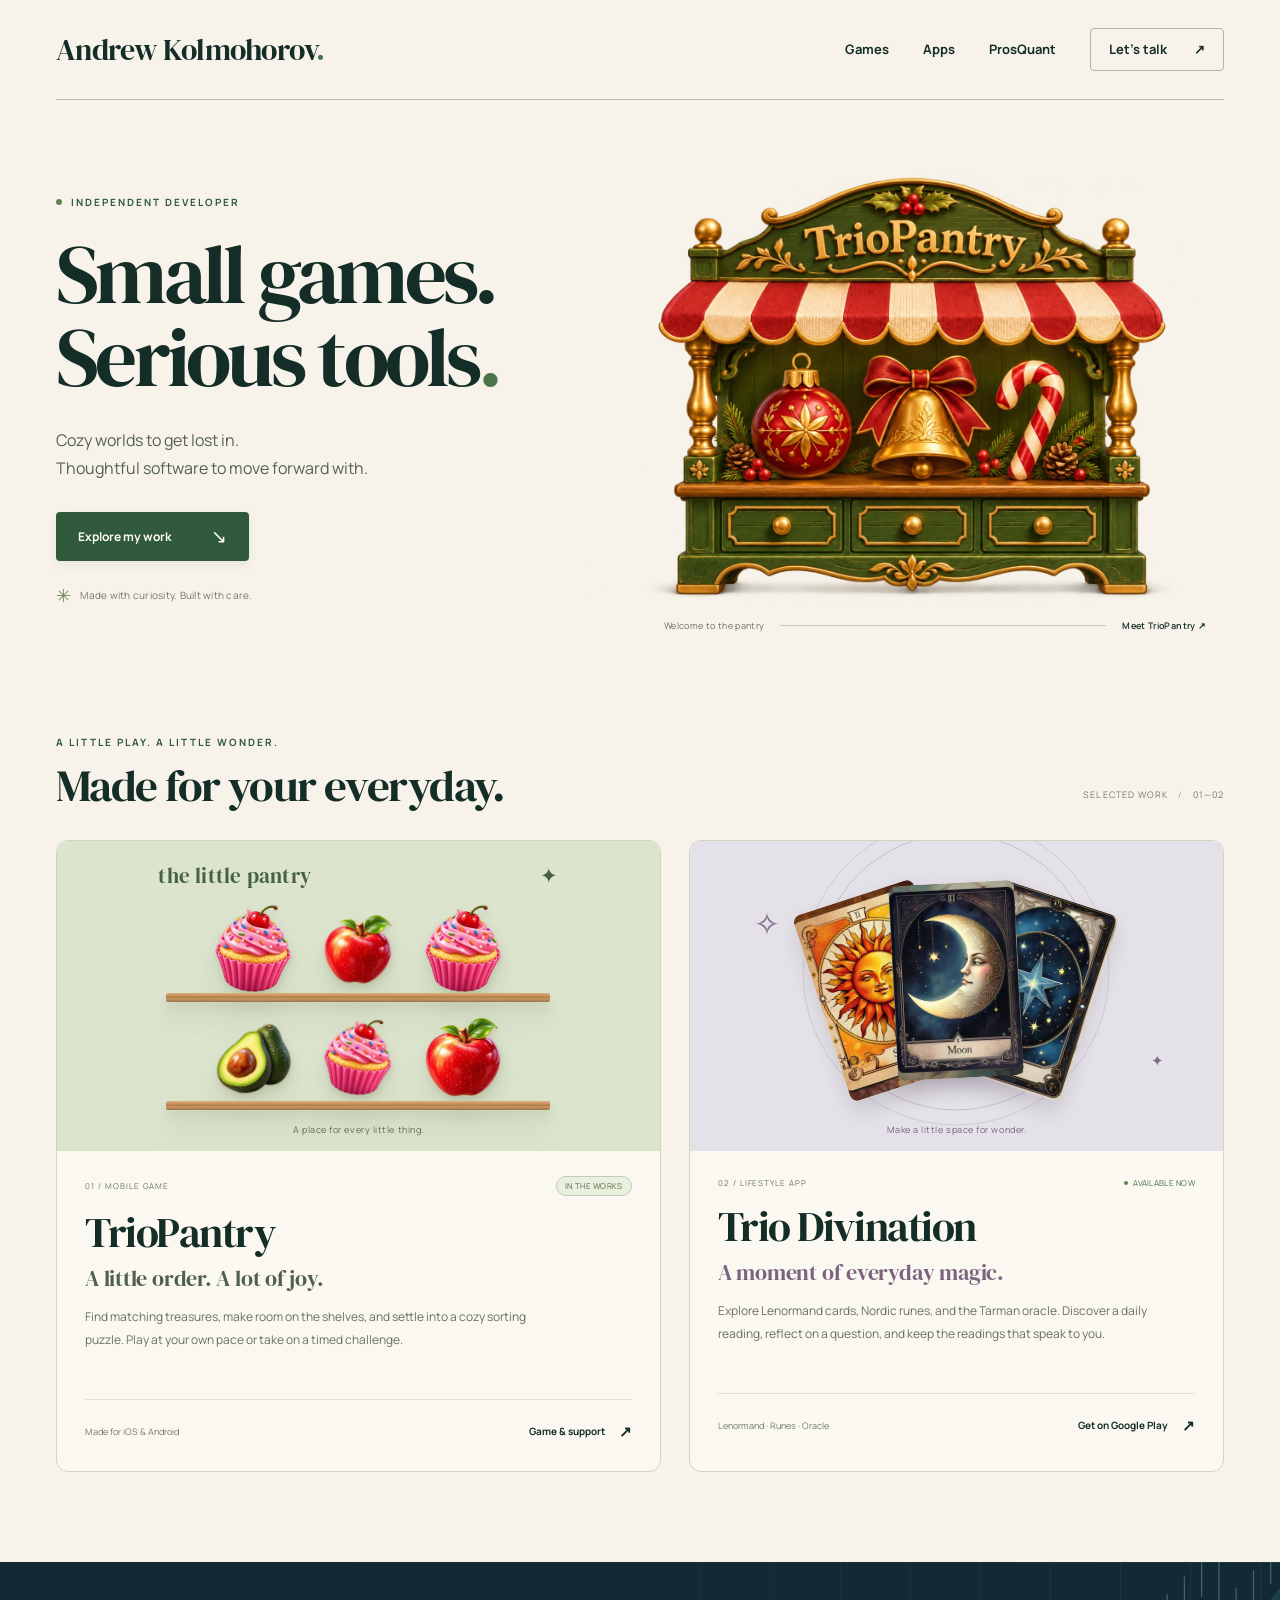
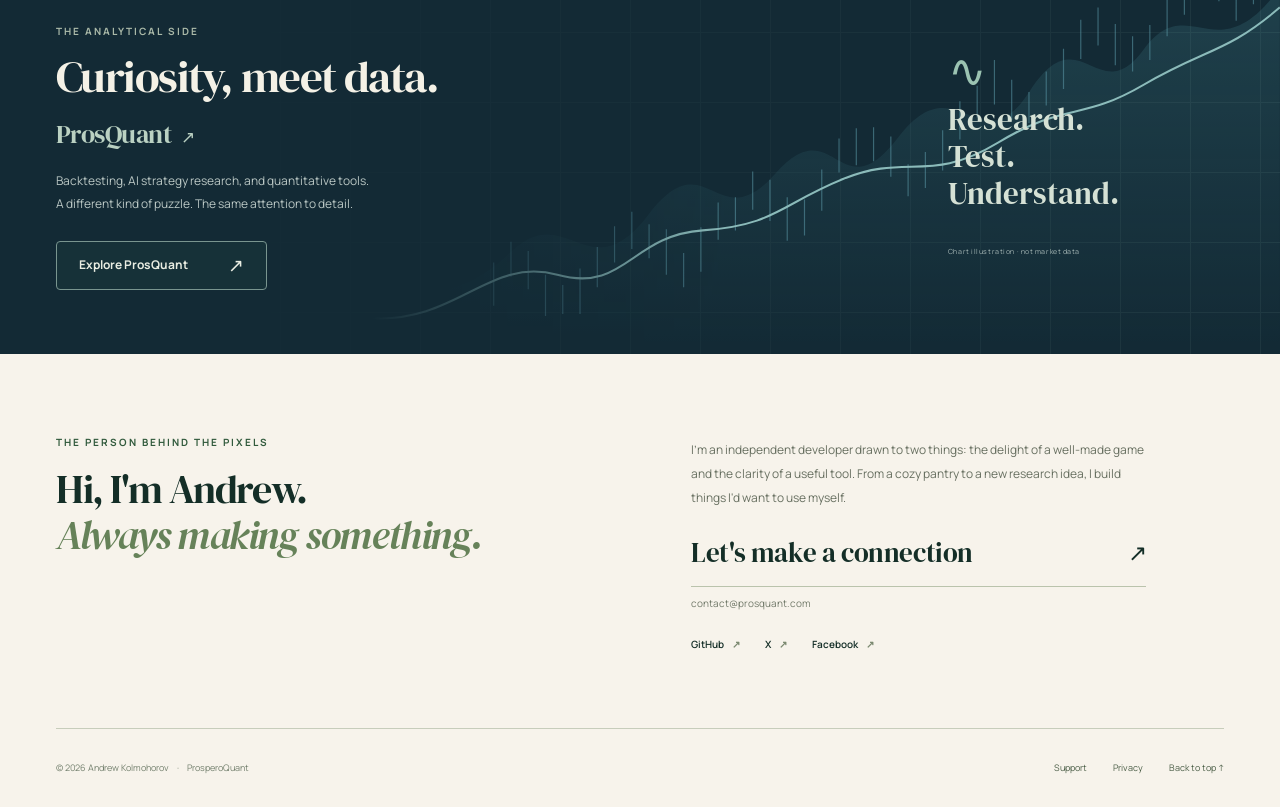
==== index.html @ d9a940b9 "Use contact@prosquant.com for all website contact links Replace the previous Gmail contact with cont" ====
<!doctype html>
<html lang="en">
<head>
  <meta charset="utf-8">
  <meta name="viewport" content="width=device-width, initial-scale=1">
  <meta name="theme-color" content="#f7f3eb">
  <title>Andrew Kolmohorov — Small games. Serious tools.</title>
  <meta name="description" content="Independent developer of TrioPantry, Trio Divination and ProsQuant. Cozy mobile games, thoughtful apps, and software for quantitative research.">
  <link rel="canonical" href="https://prosperoquant.github.io/">
  <meta property="og:type" content="website">
  <meta property="og:title" content="Andrew Kolmohorov — Small games. Serious tools.">
  <meta property="og:description" content="Cozy mobile games, a little everyday magic, and tools for quantitative research. Explore the work of an independent developer.">
  <meta property="og:url" content="https://prosperoquant.github.io/">
  <meta property="og:image" content="https://prosperoquant.github.io/assets/triopantry-hero.webp">
  <meta name="twitter:card" content="summary_large_image">
  <link rel="icon" href="assets/monogram.svg" type="image/svg+xml">
  <link rel="preload" href="assets/triopantry-hero.webp" as="image" fetchpriority="high">
  <link rel="stylesheet" href="assets/portfolio-fonts.css">
  <link rel="stylesheet" href="assets/portfolio.css">
  <script src="assets/portfolio.js" defer></script>
</head>
<body>
  <a class="skip-link" href="#main">Skip to content</a>
  <header class="site-header wrap">
    <a class="wordmark" href="./" aria-label="Andrew Kolmohorov home">Andrew Kolmohorov<span class="wordmark-dot">.</span></a>
    <button class="menu-toggle" type="button" aria-expanded="false" aria-controls="primary-nav" hidden>Menu <span aria-hidden="true">＋</span></button>
    <nav id="primary-nav" class="primary-nav" aria-label="Main navigation">
      <a href="#triopantry">Games</a>
      <a href="#divination">Apps</a>
      <a href="#prosquant">ProsQuant</a>
      <a class="nav-contact" href="#contact">Let's talk <span aria-hidden="true">↗</span></a>
    </nav>
  </header>
  <main id="main">
    <section class="hero wrap" aria-labelledby="hero-title">
      <div class="hero-copy">
        <p class="eyebrow"><span class="status-dot" aria-hidden="true"></span> Independent developer</p>
        <h1 id="hero-title">Small games.<br>Serious tools<span class="wordmark-dot">.</span></h1>
        <p class="hero-description">Cozy worlds to get lost in.<br>Thoughtful software to move forward with.</p>
        <a class="button button-primary" href="#work">Explore my work <span aria-hidden="true">↘</span></a>
        <div class="hero-note"><span class="little-star" aria-hidden="true">✳</span> Made with curiosity. Built with care.</div>
      </div>
      <figure class="hero-art">
        <img src="assets/triopantry-hero.webp" width="1536" height="1024" alt="A handcrafted green TrioPantry market stand with a striped awning, golden bell and festive treasures" fetchpriority="high">
        <figcaption><span>Welcome to the pantry</span><span class="figure-line" aria-hidden="true"></span><a href="#triopantry">Meet TrioPantry <span aria-hidden="true">↗</span></a></figcaption>
      </figure>
    </section>
    <section id="work" class="work-section wrap" aria-labelledby="work-title">
      <div class="section-heading">
        <div><p class="eyebrow">A little play. A little wonder.</p><h2 id="work-title">Made for your everyday.</h2></div>
        <span class="section-index">Selected work <span aria-hidden="true">/</span> 01—02</span>
      </div>
      <div class="work-grid">
        <article id="triopantry" class="project pantry-project" aria-labelledby="pantry-title">
          <div class="pantry-scene" role="img" aria-label="Colorful cupcakes, apples and avocados arranged on wooden pantry shelves, using original TrioPantry game artwork">
            <div class="scene-top"><span class="scene-title">the little pantry</span><span aria-hidden="true">✦</span></div>
            <div class="pantry-shelves" aria-hidden="true">
              <div class="shelf"><img src="assets/trio-cupcake.webp" width="175" height="200" alt="" loading="lazy"><img src="assets/trio-apple.webp" width="200" height="200" alt="" loading="lazy"><img src="assets/trio-cupcake.webp" width="175" height="200" alt="" loading="lazy"></div>
              <div class="shelf"><img src="assets/trio-avocado.webp" width="200" height="200" alt="" loading="lazy"><img src="assets/trio-cupcake.webp" width="175" height="200" alt="" loading="lazy"><img src="assets/trio-apple.webp" width="200" height="200" alt="" loading="lazy"></div>
            </div>
            <span class="scene-caption">A place for every little thing.</span>
          </div>
          <div class="project-copy">
            <div class="project-meta"><span>01 / Mobile game</span><span class="project-status">In the works</span></div>
            <h3 id="pantry-title">TrioPantry</h3>
            <p class="project-tagline">A little order. A lot of joy.</p>
            <p class="project-description">Find matching treasures, make room on the shelves, and settle into a cozy sorting puzzle. Play at your own pace or take on a timed challenge.</p>
            <div class="project-bottom"><span class="platform-label">Made for iOS &amp; Android</span><a class="text-link" href="triopantry-support.html">Game &amp; support <span aria-hidden="true">↗</span></a></div>
          </div>
        </article>
        <article id="divination" class="project divination-project" aria-labelledby="divination-title">
          <div class="divination-scene">
            <span class="celestial-star star-one" aria-hidden="true">✧</span><span class="celestial-star star-two" aria-hidden="true">✦</span>
            <div class="card-fan">
              <img class="oracle-card card-left" src="assets/divination-sun.webp" width="540" height="810" alt="The Sun card from Trio Divination" loading="lazy">
              <img class="oracle-card card-right" src="assets/divination-stars.webp" width="540" height="810" alt="The Stars card from Trio Divination" loading="lazy">
              <img class="oracle-card card-center" src="assets/divination-moon.webp" width="540" height="810" alt="The Moon card from Trio Divination" loading="lazy">
            </div>
            <span class="scene-caption">Make a little space for wonder.</span>
          </div>
          <div class="project-copy">
            <div class="project-meta"><span>02 / Lifestyle app</span><span class="available-status"><span class="status-dot" aria-hidden="true"></span> Available now</span></div>
            <h3 id="divination-title">Trio Divination</h3>
            <p class="project-tagline">A moment of everyday magic.</p>
            <p class="project-description">Explore Lenormand cards, Nordic runes, and the Tarman oracle. Discover a daily reading, reflect on a question, and keep the readings that speak to you.</p>
            <div class="project-bottom"><span class="platform-label">Lenormand · Runes · Oracle</span><a class="text-link" href="https://play.google.com/store/apps/details?id=com.prospero.triodivination" target="_blank" rel="noopener noreferrer">Get on Google Play <span aria-hidden="true">↗</span></a></div>
          </div>
        </article>
      </div>
    </section>
    <section id="prosquant" class="quant-section" aria-labelledby="quant-title">
      <div class="quant-grid" aria-hidden="true"></div>
      <svg class="quant-chart" viewBox="0 0 1000 380" preserveAspectRatio="none" aria-hidden="true" focusable="false">
        <defs><linearGradient id="chart-fill" x1="0" y1="0" x2="0" y2="1"><stop offset="0%" stop-color="#64bfca" stop-opacity=".18"/><stop offset="100%" stop-color="#64bfca" stop-opacity="0"/></linearGradient></defs>
        <path d="M0 340 C70 310 95 330 155 280 S240 320 305 245 S380 270 445 205 S515 245 580 170 S670 200 725 125 S800 145 850 85 S930 110 1000 25 L1000 380 L0 380Z" fill="url(#chart-fill)"/>
        <g stroke="#63a4b3" stroke-width="1.3" opacity=".6"><path d="M135 [base64]"/></g>
        <path class="chart-line" d="M0 345 C95 350 130 285 205 303 S285 265 365 260 S450 235 520 210 S615 215 690 175 S780 155 850 119 S940 89 1000 44" fill="none" stroke="#a1d5d2" stroke-width="2"/>
      </svg>
      <div class="quant-content wrap">
        <div class="quant-copy"><p class="eyebrow">The analytical side</p><h2 id="quant-title">Curiosity, meet data.</h2><p class="quant-name">ProsQuant<span aria-hidden="true"> ↗</span></p><p class="quant-description">Backtesting, AI strategy research, and quantitative tools.<br>A different kind of puzzle. The same attention to detail.</p><a class="button button-light" href="https://prosquant.com/" target="_blank" rel="noopener noreferrer">Explore ProsQuant <span aria-hidden="true">↗</span></a></div>
        <div class="quant-aside"><span class="quant-symbol" aria-hidden="true">∿</span><span>Research.<br>Test.<br>Understand.</span><small>Chart illustration · not market data</small></div>
      </div>
    </section>
    <section id="contact" class="contact-section wrap" aria-labelledby="contact-title">
      <div class="contact-intro"><p class="eyebrow">The person behind the pixels</p><h2 id="contact-title">Hi, I'm Andrew.<br><em>Always making something.</em></h2></div>
      <div class="contact-copy"><p>I'm an independent developer drawn to two things: the delight of a well-made game and the clarity of a useful tool. From a cozy pantry to a new research idea, I build things I'd want to use myself.</p><a class="contact-email" href="mailto:contact@prosquant.com">Let's make a connection <span aria-hidden="true">↗</span></a><span class="email-caption">contact@prosquant.com</span><div class="social-links" aria-label="Social links"><a href="https://github.com/ProsperoQuant" target="_blank" rel="noopener noreferrer">GitHub <span aria-hidden="true">↗</span></a><a href="https://x.com/ProsperoQuant" target="_blank" rel="noopener noreferrer">X <span aria-hidden="true">↗</span></a><a href="https://www.facebook.com/profile.php?id=100007319116269" target="_blank" rel="noopener noreferrer">Facebook <span aria-hidden="true">↗</span></a></div></div>
    </section>
  </main>
  <footer class="site-footer wrap"><span>© 2026 Andrew Kolmohorov <span class="footer-dot" aria-hidden="true">·</span> ProsperoQuant</span><div><a href="support.html">Support</a><a href="privacy.html">Privacy</a><a href="#main">Back to top <span aria-hidden="true">↑</span></a></div></footer>
</body>
</html>
---- assets/portfolio-fonts.css ----
@font-face {
  font-family: 'DM Serif Display';
  font-style: italic;
  font-weight: 400;
  font-display: swap;
  src: url(display-italic.woff2) format('woff2');
}
@font-face {
  font-family: 'DM Serif Display';
  font-style: normal;
  font-weight: 400;
  font-display: swap;
  src: url(display-normal.woff2) format('woff2');
}
@font-face {
  font-family: 'Manrope';
  font-style: normal;
  font-weight: 400;
  font-display: swap;
  src: url(manrope-400.woff2) format('woff2');
}
@font-face {
  font-family: 'Manrope';
  font-style: normal;
  font-weight: 500;
  font-display: swap;
  src: url(manrope-500.woff2) format('woff2');
}
@font-face {
  font-family: 'Manrope';
  font-style: normal;
  font-weight: 600;
  font-display: swap;
  src: url(manrope-600.woff2) format('woff2');
}
@font-face {
  font-family: 'Manrope';
  font-style: normal;
  font-weight: 700;
  font-display: swap;
  src: url(manrope-700.woff2) format('woff2');
}
---- assets/portfolio.css ----
:root{--paper:#f7f3eb;--ink:#142e27;--green:#315a3c;--muted:#606b60;--line:#d6d8cb;--serif:'DM Serif Display',Georgia,serif;--sans:'Manrope',Arial,sans-serif}
*{box-sizing:border-box}
html{scroll-behavior:smooth;scroll-padding-top:32px}
body{margin:0;background:var(--paper);color:var(--ink);font-family:var(--sans);font-size:15px;line-height:1.7;-webkit-font-smoothing:antialiased}
a{color:inherit;text-decoration:none}
button{font:inherit}
img{display:block;max-width:100%}
button,a{-webkit-tap-highlight-color:transparent}
a:focus-visible,button:focus-visible,summary:focus-visible{outline:3px solid #9a6429;outline-offset:6px}
::selection{background:#cddbc0;color:var(--ink)}
h1,h2,h3,p,figure{margin:0}
h1,h2,h3{font-family:var(--serif);font-weight:400;line-height:1.06;letter-spacing:-.035em}
h2{font-size:clamp(36px,3.5vw,52px)}
h3{font-size:42px}
.wrap{width:min(1380px,calc(100% - 112px));margin-inline:auto}
.skip-link{position:fixed;z-index:20;top:-70px;left:20px;padding:10px 20px;background:var(--ink);color:var(--paper)}
.skip-link:focus{top:12px}
.site-header{min-height:100px;display:flex;align-items:center;justify-content:space-between;gap:32px;border-bottom:1px solid #b6bfb1}
.wordmark{font-family:var(--serif);font-size:30px;line-height:1.2;letter-spacing:-.025em;white-space:nowrap}
.wordmark-dot{color:#4a7548}
.primary-nav{display:flex;align-items:center;gap:34px;font-size:13px;font-weight:700}
.primary-nav>a{position:relative;padding:10px 0}
.primary-nav>a:not(.nav-contact)::after{content:'';position:absolute;bottom:4px;left:0;right:100%;height:1px;background:var(--green);transition:right .2s}
.primary-nav>a:hover::after{right:0}
.primary-nav .nav-contact{border:1px solid #acb8a4;border-radius:4px;padding:9px 18px;display:flex;gap:27px;align-items:center;transition:background .2s}
.nav-contact:hover{background:#e8ebdf}
.menu-toggle{display:none}
.eyebrow{text-transform:uppercase;font-size:10px;letter-spacing:.2em;font-weight:700;line-height:1.5;color:var(--green);display:flex;align-items:center;gap:9px}
.status-dot{display:inline-block;flex-shrink:0;width:6px;height:6px;border-radius:50%;background:#60834c}
.hero{display:grid;grid-template-columns:.94fr 1.16fr;align-items:center;gap:12px;min-height:605px;padding-block:44px 45px}
.hero-copy{position:relative;z-index:1;padding-bottom:5px}
.hero h1{font-size:clamp(59px,6.45vw,100px);letter-spacing:-.045em;margin-top:23px;line-height:1.01;white-space:nowrap}
.hero-description{font-size:16px;color:#536052;line-height:1.8;margin-top:26px}
.button{display:inline-flex;justify-content:center;align-items:center;gap:40px;min-height:49px;padding:12px 22px;border-radius:4px;font-size:12px;font-weight:700;line-height:1.5;transition:transform .2s,background .2s;cursor:pointer}
.button:hover{transform:translateY(-2px)}
.button>span{font-size:19px;font-weight:400;line-height:1}
.button-primary{background:var(--green);color:#fffdf5;margin-top:29px;box-shadow:0 4px 10px #183c2012}
.button-primary:hover{background:#24472e}
.hero-note{margin-top:25px;display:flex;align-items:center;gap:9px;color:#71786b;font-size:10px;letter-spacing:.025em}
.little-star{font-size:18px;line-height:1;color:#73895e}
.hero-art{min-width:0;position:relative;margin-right:-15px}
.hero-art img{width:100%;height:auto}
.hero-art figcaption{margin:12px 5% 0 12%;display:flex;align-items:center;gap:16px;font-size:9px;letter-spacing:.04em;color:#69725f}
.hero-art figcaption>a{color:var(--ink);white-space:nowrap;font-weight:600}
.figure-line{height:1px;background:#c8cbbd;flex:1}
.work-section{padding-block:30px 90px}
.section-heading{display:flex;justify-content:space-between;align-items:flex-end;gap:24px;margin-bottom:31px}
.section-heading h2{margin-top:12px}
.section-index{text-transform:uppercase;font-size:9px;letter-spacing:.12em;color:#737a6d;padding-bottom:7px;white-space:nowrap}
.section-index>span{margin-inline:7px;color:#a3aa96}
.work-grid{display:grid;grid-template-columns:1.13fr 1fr;gap:28px}
.project{border:1px solid #d0d4c3;border-radius:12px;overflow:hidden;scroll-margin-top:35px;background:#faf8f1;transition:border-color .2s,box-shadow .2s}
.project:hover{border-color:#9eae8a;box-shadow:0 8px 32px #24382008}
.pantry-scene,.divination-scene{height:310px;position:relative;overflow:hidden}
.pantry-scene{background:#dce4ce;padding:17px 48px 24px}
.scene-top{display:flex;align-items:center;justify-content:space-between;color:#466245;max-width:400px;margin:auto}
.scene-title{font-family:var(--serif);font-size:21px;letter-spacing:.01em}
.scene-top>span:last-child{font-size:21px}
.pantry-shelves{width:min(360px,100%);margin:0 auto;filter:drop-shadow(0 16px 12px #51623a22)}
.shelf{height:105px;display:flex;align-items:flex-end;justify-content:space-evenly;position:relative;padding:8px 4px 10px;margin-top:3px}
.shelf::after{position:absolute;bottom:0;left:-12px;right:-12px;content:'';height:9px;border-radius:2px;background:linear-gradient(#e0b17b,#b47d48 50%,#c89863 60%,#9f744b);box-shadow:0 7px 10px #5c59331a}
.shelf img{width:76px;height:87px;object-fit:contain;filter:drop-shadow(1px 4px 3px #6f754332);transition:transform .35s}
.shelf img:nth-child(2){transform:rotate(5deg);width:68px}
.shelf:last-child img:nth-child(1){transform:rotate(-6deg);height:82px}
.pantry-project:hover .shelf:first-child img:first-child{transform:translateY(-5px) rotate(-6deg)}
.scene-caption{position:absolute;bottom:14px;left:0;right:0;text-align:center;color:#5c7052;font-size:9px;letter-spacing:.06em}
.divination-scene{background:#e4e1e8;isolation:isolate}
.divination-scene::before{content:'';position:absolute;width:275px;height:275px;border:1px solid #c7bfce;left:50%;top:42%;transform:translate(-50%,-50%);border-radius:50%;z-index:-1}
.divination-scene::after{content:'';position:absolute;width:305px;height:305px;border:1px solid #d0cad5;left:50%;top:42%;transform:translate(-50%,-50%);border-radius:50%;z-index:-1}
.card-fan{position:relative;height:100%;width:100%;max-width:420px;margin-inline:auto}
.oracle-card{position:absolute;top:37px;left:calc(50% - 63px);width:126px;height:195px;object-fit:cover;border-radius:8px;box-shadow:0 10px 20px #30233829;transition:transform .45s cubic-bezier(.2,.8,.2,1)}
.card-left{transform:translate(-74px,15px) rotate(-18deg)}
.card-right{transform:translate(74px,15px) rotate(18deg)}
.card-center{transform:translateY(5px) rotate(-3deg);z-index:2}
.divination-project:hover .card-left{transform:translate(-84px,12px) rotate(-22deg)}
.divination-project:hover .card-right{transform:translate(84px,12px) rotate(22deg)}
.divination-project:hover .card-center{transform:translateY(-3px) rotate(0deg)}
.divination-scene .scene-caption{color:#776780}
.celestial-star{position:absolute;color:#7c6b88;z-index:3}
.star-one{left:12%;top:18%;font-size:31px}
.star-two{right:11%;bottom:25%;font-size:15px}
.project-copy{padding:25px 28px 26px}
.project-meta{display:flex;align-items:center;justify-content:space-between;gap:12px;text-transform:uppercase;font-size:8px;letter-spacing:.12em;line-height:1.7;color:#6b7567;margin-bottom:14px}
.project-status{font-size:8px;border:1px solid #c4cbb7;background:#eaf0df;padding:2px 8px;border-radius:30px;letter-spacing:.04em;color:#526d40}
.available-status{display:flex;align-items:center;gap:5px;font-size:8px;color:#4b7047;letter-spacing:.035em}
.available-status .status-dot{width:4px;height:4px}
.project-tagline{font-family:var(--serif);font-size:22px;color:#50614a;line-height:1.3;letter-spacing:-.01em;margin-top:9px}
.divination-project .project-tagline{color:#7a637f}
.project-description{max-width:460px;font-size:12px;line-height:1.9;color:#687061;margin-top:14px;min-height:69px}
.project-bottom{display:flex;justify-content:space-between;align-items:center;gap:15px;margin-top:24px;padding-top:19px;border-top:1px solid #dfe2d4}
.platform-label{font-size:9px;color:#747b6c}
.text-link{font-size:10px;font-weight:700;white-space:nowrap;display:inline-flex;align-items:center;gap:14px}
.text-link>span{font-size:15px}
.text-link:hover{text-decoration:underline;text-underline-offset:5px}
.quant-section{background:#132a35;position:relative;overflow:hidden;color:#f4f1e6;isolation:isolate}
.quant-grid{position:absolute;inset:0;z-index:-1;opacity:.12;background-image:linear-gradient(#74938e 1px,transparent 1px),linear-gradient(90deg,#74938e 1px,transparent 1px);background-size:70px 70px;mask-image:linear-gradient(90deg,transparent 15%,#000)}
.quant-chart{position:absolute;right:0;bottom:0;width:71%;height:100%;z-index:-1;opacity:.85;mask-image:linear-gradient(90deg,transparent,#000 40%)}
.quant-content{padding-block:62px 64px;display:flex;justify-content:space-between;align-items:center;gap:50px}
.quant-section .eyebrow{color:#aab9a8}
.quant-section h2{font-size:clamp(36px,3.5vw,52px);margin-top:14px}
.quant-name{font-family:var(--serif);font-size:26px;letter-spacing:-.02em;margin-top:12px;color:#bad1c2}
.quant-name>span{font-family:var(--sans);font-size:17px;margin-left:7px}
.quant-description{font-size:12px;line-height:1.9;margin-top:14px;color:#bac7c4}
.button-light{border:1px solid #79958f;color:#e9ede2;margin-top:25px;background:#163138}
.button-light:hover{background:#25464b}
.quant-aside{display:flex;flex-direction:column;align-items:flex-start;gap:16px;padding-right:9%;color:#d5e1d5;font-family:var(--serif);font-size:31px;line-height:1.2}
.quant-symbol{font-size:46px;line-height:.6;color:#9bc3b2}
.quant-aside small{font-family:var(--sans);font-size:7px;letter-spacing:.08em;color:#a5b7b5;margin-top:20px}
.contact-section{padding-block:81px 75px;display:grid;grid-template-columns:1.08fr 1fr;gap:60px}
.contact-section h2{font-size:clamp(33px,3.15vw,46px);margin-top:16px;line-height:1.15}
.contact-section h2 em{font-weight:400;color:#668259}
.contact-copy{padding-top:3px}
.contact-copy>p{font-size:12px;line-height:2;max-width:455px;color:#687061}
.contact-email{display:flex;justify-content:space-between;align-items:center;font-family:var(--serif);font-size:27px;max-width:455px;border-bottom:1px solid #bac3ac;padding-block:20px 10px;letter-spacing:-.015em}
.contact-email>span{font-family:var(--sans);font-size:23px}
.contact-email:hover{color:#517242}
.email-caption{display:block;font-size:10px;line-height:1.5;color:#737b6b;margin-top:9px}
.social-links{display:flex;gap:25px;margin-top:25px;font-size:10px;font-weight:600}
.social-links a>span{color:#7b8970;margin-left:6px}
.social-links a:hover{text-decoration:underline;text-underline-offset:5px}
.site-footer{border-top:1px solid #c7cdbb;display:flex;justify-content:space-between;align-items:center;gap:30px;min-height:79px;font-size:9px;color:#74806e}
.site-footer>div{display:flex;align-items:center;gap:26px;color:#4b5e47}
.site-footer a:hover{text-decoration:underline;text-underline-offset:4px}
.footer-dot{margin-inline:6px}
/* Shared support and privacy pages. */
.document-main{max-width:870px;margin:0 auto;padding:70px 0 80px}
.document-main>.eyebrow{margin-bottom:19px}
.document-main h1{font-size:clamp(44px,5.5vw,72px);margin-bottom:25px}
.document-main h2{font-size:29px;letter-spacing:-.02em;margin-top:38px;margin-bottom:13px}
.document-main p,.document-main li{font-size:14px;line-height:1.9;color:#5e6b59}
.document-main p+p{margin-top:16px}
.document-main a:not(.button){text-decoration:underline;text-underline-offset:4px;color:#355f3e;overflow-wrap:anywhere}
.document-main ul{padding-left:20px}
.document-main small{display:block;font-size:11px;color:#7a8270;margin-top:32px}
.document-main .document-lead{font-size:18px;max-width:690px}
.document-main .document-links{margin-top:26px;padding:24px 0;border-block:1px solid var(--line)}
.document-links .text-link{font-size:13px;display:flex;justify-content:space-between;padding:12px 0}
.document-main .document-note{margin-top:32px;padding:20px 25px;border-left:2px solid #9cab83;background:#edefe3}
.document-note p{font-size:13px}
.document-footer{border-top:1px solid var(--line);margin-top:40px;padding-top:20px}
.document-header .primary-nav{gap:28px}
@media(min-width:1550px){
  .hero{min-height:650px}.hero-art{margin-right:-30px}.hero h1{font-size:105px}
}
@media(max-width:1150px){
  .wrap{width:calc(100% - 72px)}.site-header{min-height:88px}.wordmark{font-size:26px}.primary-nav{gap:24px}
  .hero{min-height:535px;gap:0}.hero h1{font-size:clamp(59px,6.6vw,85px)}.hero-description{font-size:14px}.hero-art{margin-right:-10px}.hero-art figcaption{font-size:8px;gap:9px;margin-left:7%}
  .pantry-scene,.divination-scene{height:285px}.pantry-scene{padding-inline:32px}.shelf{height:96px}.shelf img{height:80px;width:68px}.shelf:last-child img:nth-child(1){height:76px}
  .project-copy{padding:23px}.project-bottom{flex-wrap:wrap}.project-description{min-height:90px}.contact-section{gap:45px}.contact-email{font-size:24px}.quant-aside{padding-right:3%}
}
@media(max-width:850px){
  .wrap{width:calc(100% - 48px)}.wordmark{font-size:24px}.primary-nav{gap:18px;font-size:11px}.primary-nav .nav-contact{padding:8px 12px;gap:13px}
  .hero{min-height:465px;padding-block:35px}.hero h1{font-size:clamp(48px,6.7vw,61px)}.hero-description{font-size:12px;margin-top:20px}.hero .eyebrow{font-size:8px;letter-spacing:.17em}.hero .button{margin-top:23px;min-height:45px;font-size:11px;gap:25px}.hero-note{font-size:8px;margin-top:21px}.hero-art figcaption>span:first-child{display:none}.hero-art figcaption{margin:8px 8% 0}
  .work-section{padding-bottom:60px}.section-heading{margin-bottom:25px}.section-heading h2{font-size:36px}.section-index{font-size:8px}.work-grid{gap:20px;grid-template-columns:1fr 1fr}
  .pantry-scene,.divination-scene{height:250px}.pantry-scene{padding-inline:25px;padding-top:13px}.scene-title{font-size:18px}.shelf{height:82px}.shelf img{height:67px;width:59px}.shelf img:nth-child(2){width:57px}.shelf:last-child img:nth-child(1){height:64px}
  .oracle-card{width:106px;height:164px;left:calc(50% - 53px);top:30px}.card-left{transform:translate(-57px,13px) rotate(-18deg)}.card-right{transform:translate(57px,13px) rotate(18deg)}.divination-project:hover .card-left{transform:translate(-61px,12px) rotate(-20deg)}.divination-project:hover .card-right{transform:translate(61px,12px) rotate(20deg)}
  .divination-scene::before{width:215px;height:215px}.divination-scene::after{width:240px;height:240px}.star-one{left:8%;top:14%;font-size:24px}.star-two{right:8%}.scene-caption{bottom:12px;font-size:8px}
  .project-copy{padding:21px}.project-meta{font-size:7px;letter-spacing:.06em;gap:7px}.project-status,.available-status{font-size:7px}.project h3{font-size:35px}.project-tagline{font-size:20px;min-height:52px}.project-description{font-size:11px;min-height:106px}.project-bottom{margin-top:19px;gap:10px;align-items:flex-start;flex-direction:column}.platform-label{font-size:8px}.text-link{font-size:10px}
  .quant-content{padding-block:50px}.quant-section h2{font-size:39px}.quant-aside{padding-right:0;font-size:27px;min-width:130px}.quant-description{font-size:11px}
  .contact-section{padding-block:60px;gap:35px}.contact-section h2{font-size:32px}.contact-copy>p{font-size:11px}.contact-email{font-size:20px}
  .document-main{max-width:calc(100% - 80px);padding-top:50px}.site-footer{font-size:8px;gap:20px}.site-footer>div{gap:18px}
}
@media(max-width:650px){
  .wrap{width:calc(100% - 40px)}.site-header{min-height:79px;gap:15px;position:relative;flex-wrap:wrap;padding-block:21px}.wordmark{font-size:25px}
  .js .menu-toggle{display:flex;align-items:center;gap:11px;padding:5px 0 5px 10px;border:0;background:transparent;color:var(--ink);font-size:11px;cursor:pointer}.menu-toggle span{font-size:20px;line-height:1}
  .primary-nav{width:100%;justify-content:space-between;gap:12px;font-size:11px;border-top:1px solid var(--line);padding-top:10px}.js .primary-nav{display:none}.js .primary-nav.is-open{display:flex}.primary-nav .nav-contact{border:0;padding:8px 0;gap:6px}
  .hero{display:flex;flex-direction:column;align-items:stretch;gap:18px;padding-top:40px;padding-bottom:26px;min-height:0}.hero-copy{padding-bottom:0}.hero .eyebrow{font-size:9px;letter-spacing:.19em}
  .hero h1{font-size:clamp(52px,12.9vw,82px);margin-top:20px;letter-spacing:-.045em;line-height:1.01;white-space:normal}.hero-description{font-size:13px;line-height:1.8;margin-top:23px}.hero .button{margin-top:24px;font-size:11px;padding-inline:21px;gap:42px;min-height:47px}.hero-note{font-size:9px;margin-top:20px;gap:8px}
  .hero-art{margin:3px -10px 0}.hero-art figcaption{margin:7px 18px 0;font-size:8px}.hero-art figcaption>span:first-child{display:inline}.hero-art img{width:100%}
  .work-section{padding-top:28px;padding-bottom:45px}.section-heading{align-items:flex-start;flex-direction:column;gap:12px;margin-bottom:24px}.section-heading .eyebrow{font-size:8px;letter-spacing:.15em}.section-heading h2{font-size:36px;margin-top:10px}.section-index{font-size:7px;padding:0;letter-spacing:.1em}.work-grid{grid-template-columns:1fr;gap:25px}.project{border-radius:10px}
  .pantry-scene,.divination-scene{height:285px}.pantry-scene{padding:17px 38px 24px}.scene-title{font-size:21px}.shelf{height:96px}.shelf img{height:81px;width:71px}.shelf img:nth-child(2){width:68px}.shelf:last-child img:nth-child(1){height:77px}.pantry-shelves{max-width:325px}.scene-caption{font-size:9px;bottom:14px}
  .oracle-card{width:123px;height:188px;left:calc(50% - 61.5px);top:34px}.card-left{transform:translate(-67px,13px) rotate(-18deg)}.card-right{transform:translate(67px,13px) rotate(18deg)}.divination-project:hover .card-left{transform:translate(-73px,12px) rotate(-20deg)}.divination-project:hover .card-right{transform:translate(73px,12px) rotate(20deg)}.divination-scene::before{width:250px;height:250px}.divination-scene::after{width:278px;height:278px}.star-one{left:10%}.star-two{right:10%}
  .project-copy{padding:23px}.project-meta{font-size:8px;letter-spacing:.09em;margin-bottom:16px}.project-status,.available-status{font-size:7px}.project h3{font-size:39px}.project-tagline{font-size:22px;min-height:0;margin-top:9px}.project-description{font-size:12px;min-height:0;line-height:1.9;margin-top:14px}.project-bottom{flex-direction:row;align-items:center;justify-content:space-between;flex-wrap:wrap;gap:12px;margin-top:23px;padding-top:18px}.platform-label{font-size:8px}.text-link{font-size:10px;gap:8px}
  .quant-content{padding-block:45px;display:block}.quant-section .eyebrow{font-size:8px}.quant-section h2{font-size:40px;margin-top:18px;max-width:320px}.quant-name{font-size:25px;margin-top:14px}.quant-description{font-size:12px;line-height:1.9;max-width:330px;margin-top:15px}.quant-description br{display:none}.quant-aside{display:none}.quant-chart{width:110%;height:85%;opacity:.45;mask-image:linear-gradient(90deg,transparent,#000)}.quant-grid{background-size:50px 50px;opacity:.1}.button-light{font-size:11px;gap:33px;margin-top:25px;min-height:47px}
  .contact-section{display:block;padding-block:45px 42px}.contact-section .eyebrow{font-size:8px}.contact-section h2{font-size:37px;line-height:1.13;margin-top:15px}.contact-copy{padding-top:23px}.contact-copy>p{font-size:12px;line-height:1.9}.contact-email{font-size:25px;padding-top:23px}.email-caption{font-size:10px}.social-links{font-size:10px;gap:29px;margin-top:24px}
  .site-footer{align-items:flex-start;flex-direction:column;gap:16px;padding-block:24px 27px;font-size:8px;min-height:0}.site-footer>div{gap:25px;font-size:9px}
  .document-main{max-width:calc(100% - 40px);padding-block:40px 45px}.document-main h1{font-size:45px}.document-main h2{font-size:28px}.document-main .document-lead{font-size:16px}.document-main p,.document-main li{font-size:13px}.document-main .document-note{padding:15px 18px}.document-header .primary-nav{gap:15px}
}
@media(prefers-reduced-motion:reduce){html{scroll-behavior:auto}*,*::before,*::after{transition:none!important;animation:none!important}}
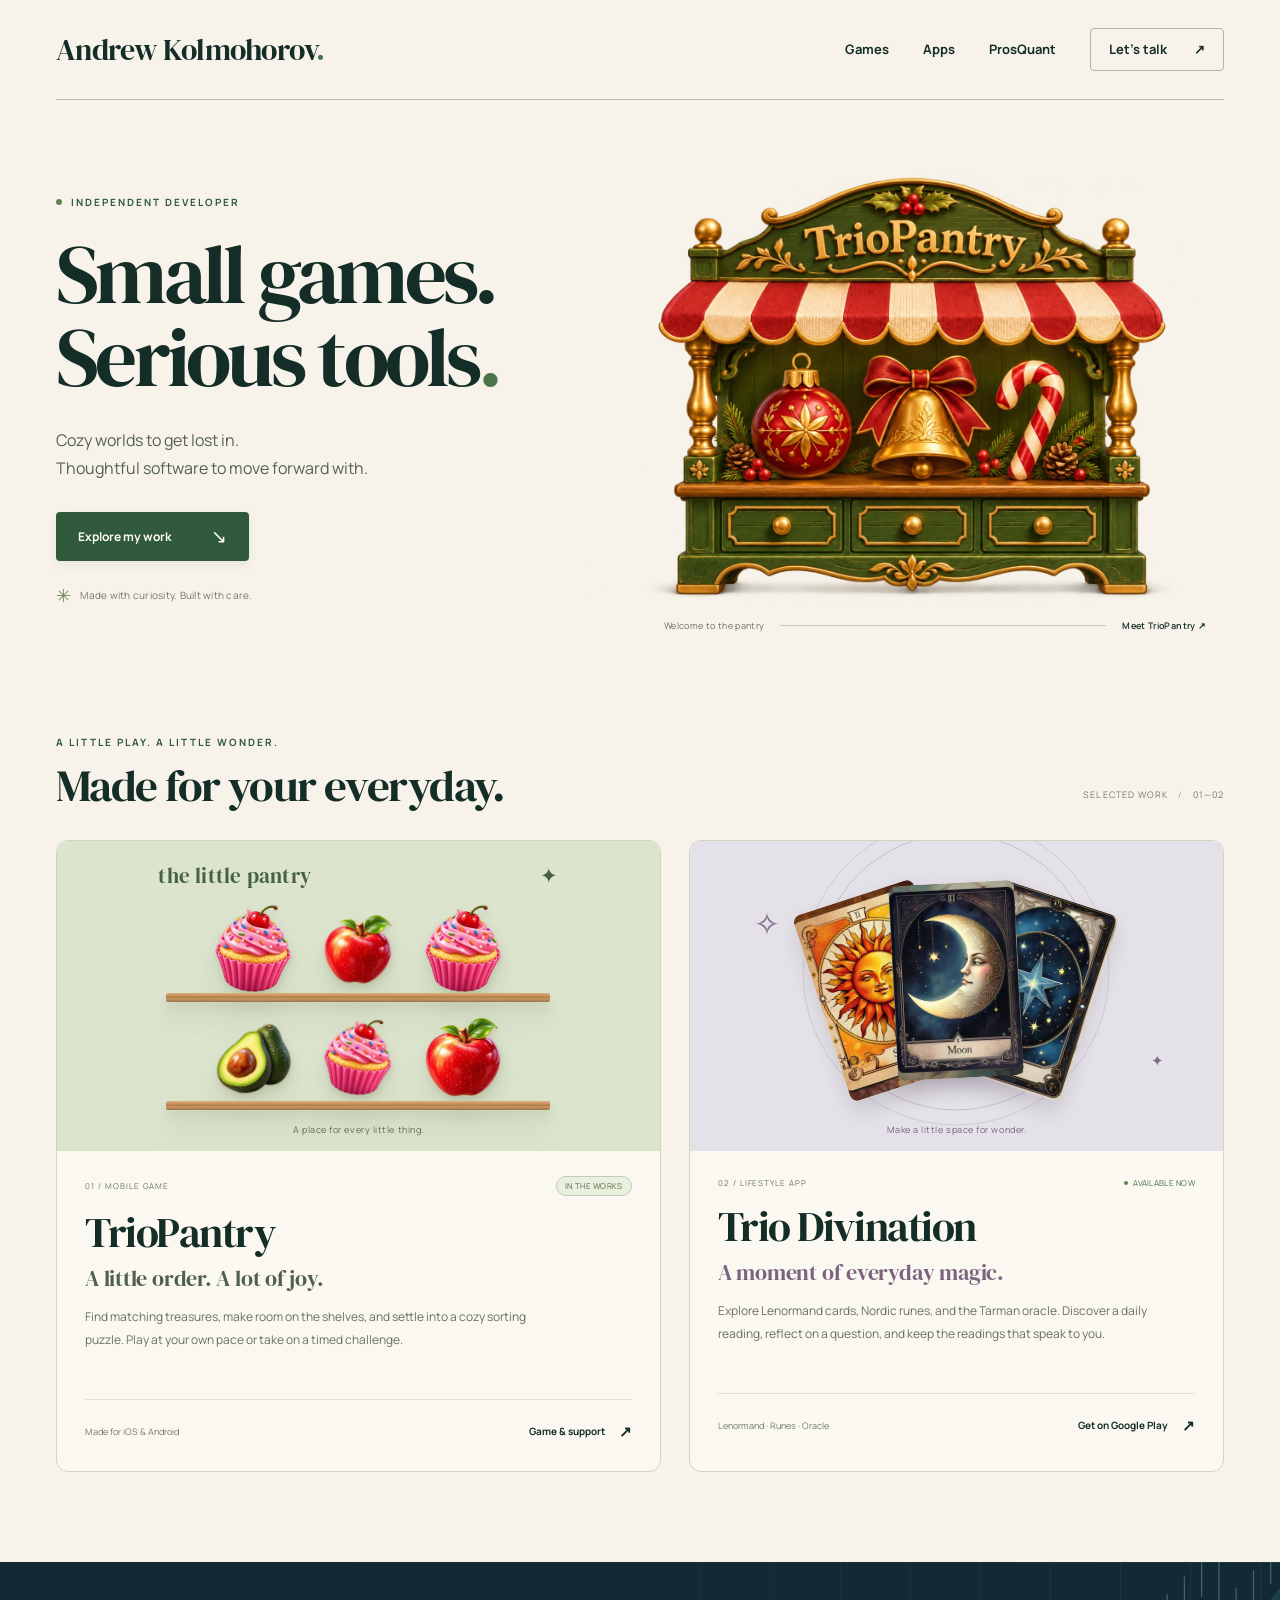
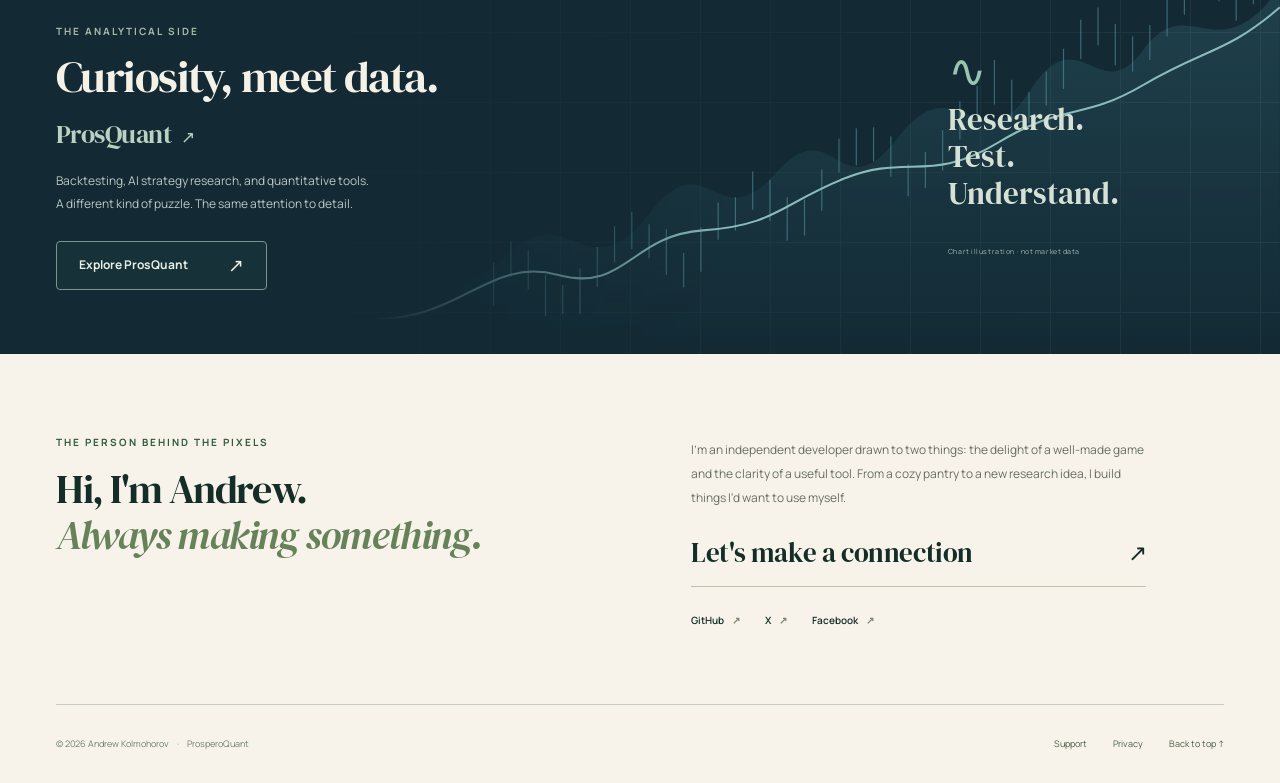
==== commit b58f443d: "Hide contact details behind email buttons Remove visible email addresses and static mailto links fro" ====
--- a/index.html
+++ b/index.html
@@ -18,7 +18,7 @@
   <link rel="stylesheet" href="assets/portfolio-fonts.css">
   <link rel="stylesheet" href="assets/portfolio.css">
   <script src="assets/portfolio.js" defer></script>
-</head>
+<script src="assets/contact.js" defer></script></head>
 <body>
   <a class="skip-link" href="#main">Skip to content</a>
   <header class="site-header wrap">
@@ -103,9 +103,9 @@
     </section>
     <section id="contact" class="contact-section wrap" aria-labelledby="contact-title">
       <div class="contact-intro"><p class="eyebrow">The person behind the pixels</p><h2 id="contact-title">Hi, I'm Andrew.<br><em>Always making something.</em></h2></div>
-      <div class="contact-copy"><p>I'm an independent developer drawn to two things: the delight of a well-made game and the clarity of a useful tool. From a cozy pantry to a new research idea, I build things I'd want to use myself.</p><a class="contact-email" href="mailto:contact@prosquant.com">Let's make a connection <span aria-hidden="true">↗</span></a><span class="email-caption">contact@prosquant.com</span><div class="social-links" aria-label="Social links"><a href="https://github.com/ProsperoQuant" target="_blank" rel="noopener noreferrer">GitHub <span aria-hidden="true">↗</span></a><a href="https://x.com/ProsperoQuant" target="_blank" rel="noopener noreferrer">X <span aria-hidden="true">↗</span></a><a href="https://www.facebook.com/profile.php?id=100007319116269" target="_blank" rel="noopener noreferrer">Facebook <span aria-hidden="true">↗</span></a></div></div>
+      <div class="contact-copy"><p>I'm an independent developer drawn to two things: the delight of a well-made game and the clarity of a useful tool. From a cozy pantry to a new research idea, I build things I'd want to use myself.</p><button class="contact-email contact-action" type="button">Let's make a connection <span aria-hidden="true">↗</span></button><div class="social-links" aria-label="Social links"><a href="https://github.com/ProsperoQuant" target="_blank" rel="noopener noreferrer">GitHub <span aria-hidden="true">↗</span></a><a href="https://x.com/ProsperoQuant" target="_blank" rel="noopener noreferrer">X <span aria-hidden="true">↗</span></a><a href="https://www.facebook.com/profile.php?id=100007319116269" target="_blank" rel="noopener noreferrer">Facebook <span aria-hidden="true">↗</span></a></div></div>
     </section>
-  </main>
+  <noscript><p class="contact-fallback">Other ways to get in touch: <a href="https://x.com/ProsperoQuant" target="_blank" rel="noopener noreferrer">X</a> · <a href="https://www.facebook.com/profile.php?id=100007319116269" target="_blank" rel="noopener noreferrer">Facebook</a>.</p></noscript></main>
   <footer class="site-footer wrap"><span>© 2026 Andrew Kolmohorov <span class="footer-dot" aria-hidden="true">·</span> ProsperoQuant</span><div><a href="support.html">Support</a><a href="privacy.html">Privacy</a><a href="#main">Back to top <span aria-hidden="true">↑</span></a></div></footer>
 </body>
 </html>
--- a/assets/portfolio.css
+++ b/assets/portfolio.css
@@ -111,10 +111,12 @@
 .contact-section h2 em{font-weight:400;color:#668259}
 .contact-copy{padding-top:3px}
 .contact-copy>p{font-size:12px;line-height:2;max-width:455px;color:#687061}
-.contact-email{display:flex;justify-content:space-between;align-items:center;font-family:var(--serif);font-size:27px;max-width:455px;border-bottom:1px solid #bac3ac;padding-block:20px 10px;letter-spacing:-.015em}
+.contact-email{display:flex;justify-content:space-between;align-items:center;width:100%;font-family:var(--serif);font-size:27px;max-width:455px;background:transparent;color:inherit;border:0;border-bottom:1px solid #bac3ac;padding:20px 0 10px;letter-spacing:-.015em;text-align:left;cursor:pointer}
 .contact-email>span{font-family:var(--sans);font-size:23px}
 .contact-email:hover{color:#517242}
-.email-caption{display:block;font-size:10px;line-height:1.5;color:#737b6b;margin-top:9px}
+.inline-contact{display:inline;padding:0;border:0;background:transparent;color:#355f3e;font:inherit;text-align:left;text-decoration:underline;text-underline-offset:4px;cursor:pointer}
+.inline-contact:hover{color:#183c20}
+.contact-fallback{width:min(870px,calc(100% - 40px));margin:25px auto;font-size:13px}
 .social-links{display:flex;gap:25px;margin-top:25px;font-size:10px;font-weight:600}
 .social-links a>span{color:#7b8970;margin-left:6px}
 .social-links a:hover{text-decoration:underline;text-underline-offset:5px}
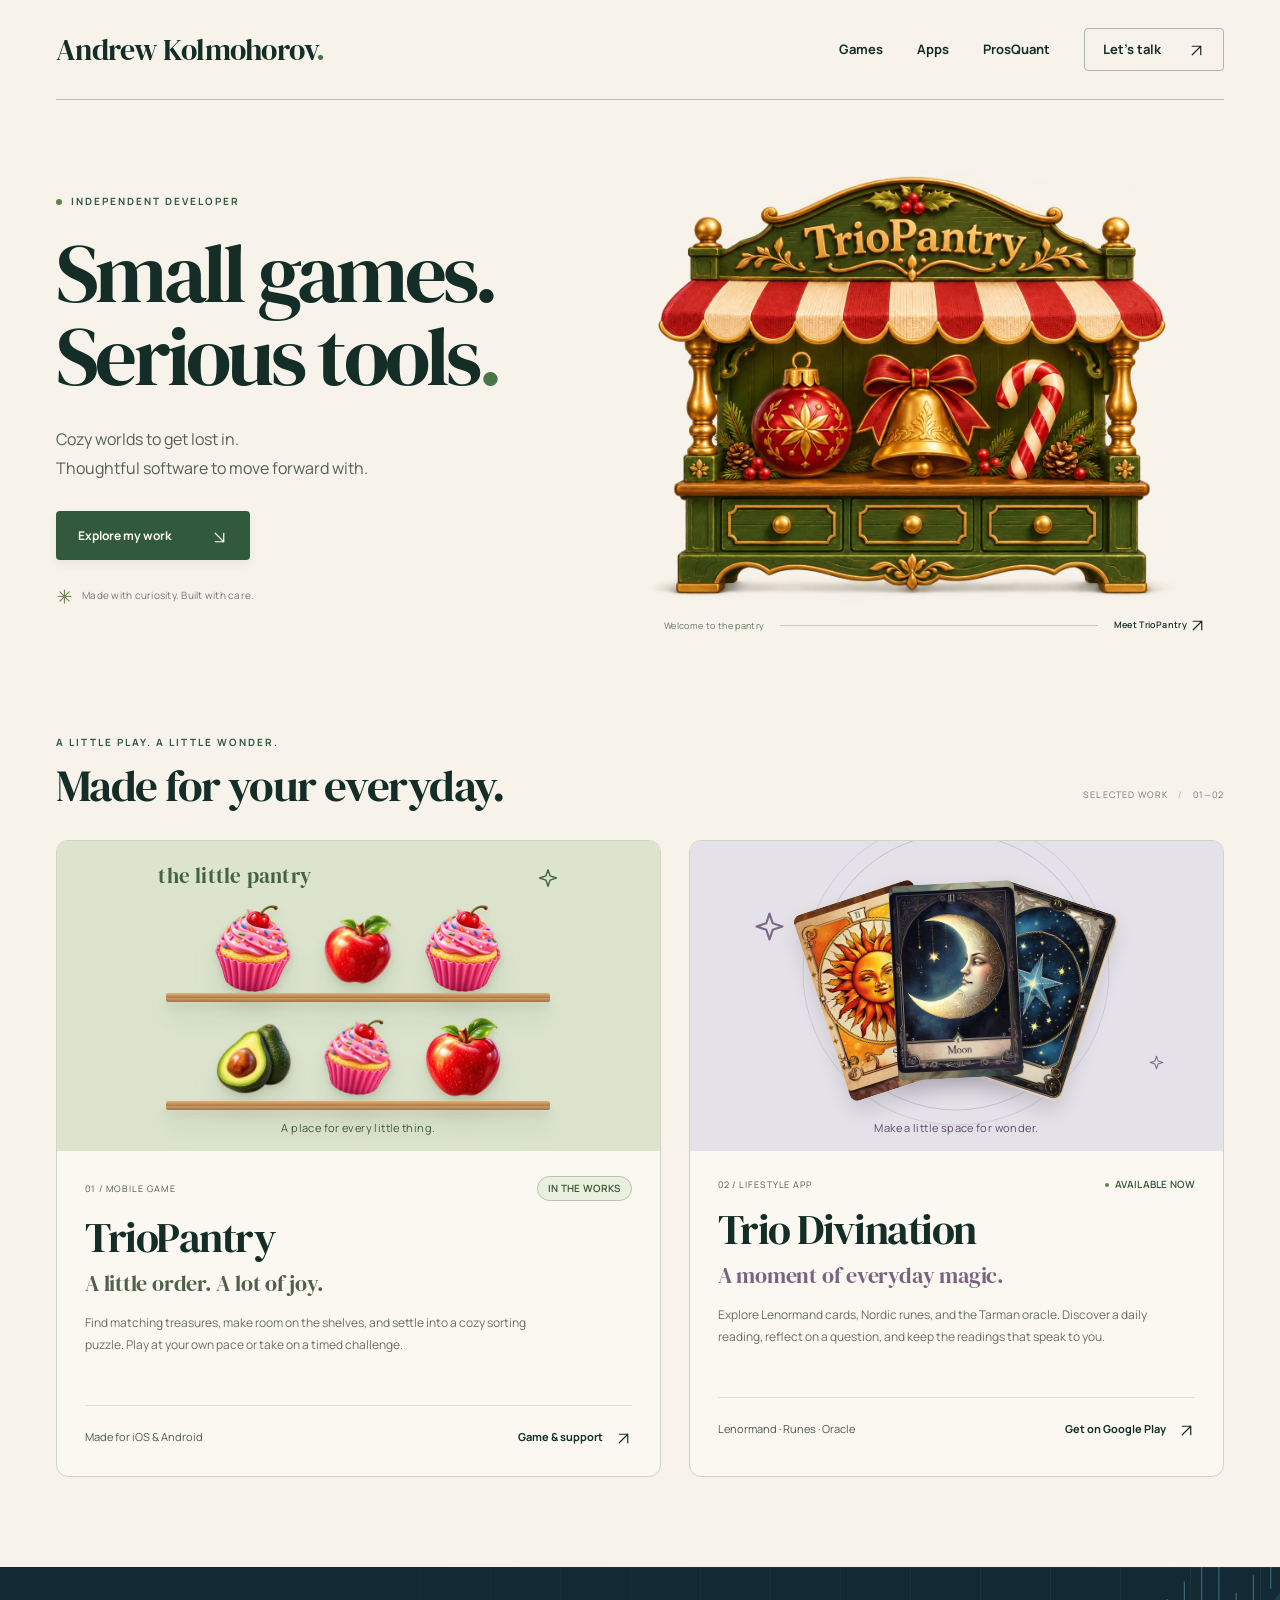
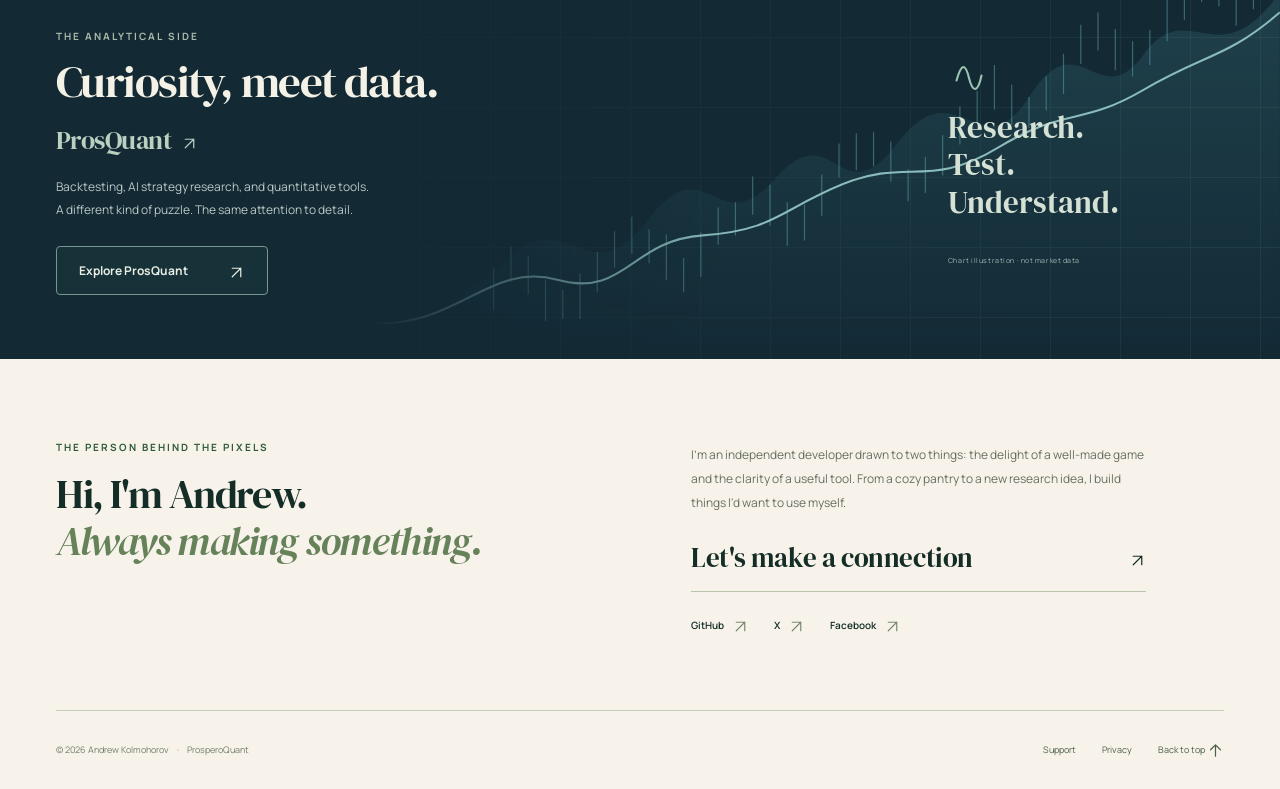
==== commit df31a1c0: "Replace font glyph icons with SVG and improve card captions Use inline SVG for arrows, menu controls" ====
--- a/index.html
+++ b/index.html
@@ -16,19 +16,19 @@
   <link rel="icon" href="assets/monogram.svg" type="image/svg+xml">
   <link rel="preload" href="assets/triopantry-hero.webp" as="image" fetchpriority="high">
   <link rel="stylesheet" href="assets/portfolio-fonts.css">
-  <link rel="stylesheet" href="assets/portfolio.css">
-  <script src="assets/portfolio.js" defer></script>
+  <link rel="stylesheet" href="assets/portfolio.css?v=20261117-4">
+  <script src="assets/portfolio.js?v=20261117-4" defer></script>
 <script src="assets/contact.js" defer></script></head>
 <body>
   <a class="skip-link" href="#main">Skip to content</a>
   <header class="site-header wrap">
     <a class="wordmark" href="./" aria-label="Andrew Kolmohorov home">Andrew Kolmohorov<span class="wordmark-dot">.</span></a>
-    <button class="menu-toggle" type="button" aria-expanded="false" aria-controls="primary-nav" hidden>Menu <span aria-hidden="true">＋</span></button>
+    <button class="menu-toggle" type="button" aria-expanded="false" aria-controls="primary-nav" hidden>Menu <span aria-hidden="true"><svg width="17" height="17" class="icon menu-icon" viewBox="0 0 24 24" fill="none" stroke="currentColor" stroke-width="1.7" stroke-linecap="round" aria-hidden="true" focusable="false"><path d="M5 12h14"/><path class="menu-vertical" d="M12 5v14"/></svg></span></button>
     <nav id="primary-nav" class="primary-nav" aria-label="Main navigation">
       <a href="#triopantry">Games</a>
       <a href="#divination">Apps</a>
       <a href="#prosquant">ProsQuant</a>
-      <a class="nav-contact" href="#contact">Let's talk <span aria-hidden="true">↗</span></a>
+      <a class="nav-contact" href="#contact">Let's talk <span aria-hidden="true"><svg width="17" height="17" class="icon " viewBox="0 0 24 24" fill="none" stroke="currentColor" stroke-width="1.7" stroke-linecap="round" stroke-linejoin="round" aria-hidden="true" focusable="false"><path d="M6 18 18 6M6 6h12v12"/></svg></span></a>
     </nav>
   </header>
   <main id="main">
@@ -37,12 +37,12 @@
         <p class="eyebrow"><span class="status-dot" aria-hidden="true"></span> Independent developer</p>
         <h1 id="hero-title">Small games.<br>Serious tools<span class="wordmark-dot">.</span></h1>
         <p class="hero-description">Cozy worlds to get lost in.<br>Thoughtful software to move forward with.</p>
-        <a class="button button-primary" href="#work">Explore my work <span aria-hidden="true">↘</span></a>
-        <div class="hero-note"><span class="little-star" aria-hidden="true">✳</span> Made with curiosity. Built with care.</div>
+        <a class="button button-primary" href="#work">Explore my work <span aria-hidden="true"><svg width="17" height="17" class="icon " viewBox="0 0 24 24" fill="none" stroke="currentColor" stroke-width="1.7" stroke-linecap="round" stroke-linejoin="round" aria-hidden="true" focusable="false"><path d="M6 6 18 18M6 18h12V6"/></svg></span></a>
+        <div class="hero-note"><span class="little-star" aria-hidden="true"><svg width="17" height="17" class="icon " viewBox="0 0 24 24" fill="none" stroke="currentColor" stroke-width="1.7" stroke-linecap="round" stroke-linejoin="round" aria-hidden="true" focusable="false"><path d="M12 3v18M3 12h18M5.5 5.5l13 13M5.5 18.5l13-13"/></svg></span> Made with curiosity. Built with care.</div>
       </div>
       <figure class="hero-art">
         <img src="assets/triopantry-hero.webp" width="1536" height="1024" alt="A handcrafted green TrioPantry market stand with a striped awning, golden bell and festive treasures" fetchpriority="high">
-        <figcaption><span>Welcome to the pantry</span><span class="figure-line" aria-hidden="true"></span><a href="#triopantry">Meet TrioPantry <span aria-hidden="true">↗</span></a></figcaption>
+        <figcaption><span>Welcome to the pantry</span><span class="figure-line" aria-hidden="true"></span><a href="#triopantry">Meet TrioPantry <span aria-hidden="true"><svg width="17" height="17" class="icon " viewBox="0 0 24 24" fill="none" stroke="currentColor" stroke-width="1.7" stroke-linecap="round" stroke-linejoin="round" aria-hidden="true" focusable="false"><path d="M6 18 18 6M6 6h12v12"/></svg></span></a></figcaption>
       </figure>
     </section>
     <section id="work" class="work-section wrap" aria-labelledby="work-title">
@@ -53,7 +53,7 @@
       <div class="work-grid">
         <article id="triopantry" class="project pantry-project" aria-labelledby="pantry-title">
           <div class="pantry-scene" role="img" aria-label="Colorful cupcakes, apples and avocados arranged on wooden pantry shelves, using original TrioPantry game artwork">
-            <div class="scene-top"><span class="scene-title">the little pantry</span><span aria-hidden="true">✦</span></div>
+            <div class="scene-top"><span class="scene-title">the little pantry</span><span aria-hidden="true"><svg width="17" height="17" class="icon " viewBox="0 0 24 24" fill="none" stroke="currentColor" stroke-width="1.7" stroke-linecap="round" stroke-linejoin="round" aria-hidden="true" focusable="false"><path d="m12 2 2.5 7.5L22 12l-7.5 2.5L12 22l-2.5-7.5L2 12l7.5-2.5Z"/></svg></span></div>
             <div class="pantry-shelves" aria-hidden="true">
               <div class="shelf"><img src="assets/trio-cupcake.webp" width="175" height="200" alt="" loading="lazy"><img src="assets/trio-apple.webp" width="200" height="200" alt="" loading="lazy"><img src="assets/trio-cupcake.webp" width="175" height="200" alt="" loading="lazy"></div>
               <div class="shelf"><img src="assets/trio-avocado.webp" width="200" height="200" alt="" loading="lazy"><img src="assets/trio-cupcake.webp" width="175" height="200" alt="" loading="lazy"><img src="assets/trio-apple.webp" width="200" height="200" alt="" loading="lazy"></div>
@@ -65,12 +65,12 @@
             <h3 id="pantry-title">TrioPantry</h3>
             <p class="project-tagline">A little order. A lot of joy.</p>
             <p class="project-description">Find matching treasures, make room on the shelves, and settle into a cozy sorting puzzle. Play at your own pace or take on a timed challenge.</p>
-            <div class="project-bottom"><span class="platform-label">Made for iOS &amp; Android</span><a class="text-link" href="triopantry-support.html">Game &amp; support <span aria-hidden="true">↗</span></a></div>
+            <div class="project-bottom"><span class="platform-label">Made for iOS &amp; Android</span><a class="text-link" href="triopantry-support.html">Game &amp; support <span aria-hidden="true"><svg width="17" height="17" class="icon " viewBox="0 0 24 24" fill="none" stroke="currentColor" stroke-width="1.7" stroke-linecap="round" stroke-linejoin="round" aria-hidden="true" focusable="false"><path d="M6 18 18 6M6 6h12v12"/></svg></span></a></div>
           </div>
         </article>
         <article id="divination" class="project divination-project" aria-labelledby="divination-title">
           <div class="divination-scene">
-            <span class="celestial-star star-one" aria-hidden="true">✧</span><span class="celestial-star star-two" aria-hidden="true">✦</span>
+            <span class="celestial-star star-one" aria-hidden="true"><svg width="17" height="17" class="icon " viewBox="0 0 24 24" fill="none" stroke="currentColor" stroke-width="1.7" stroke-linecap="round" stroke-linejoin="round" aria-hidden="true" focusable="false"><path d="m12 2 2.5 7.5L22 12l-7.5 2.5L12 22l-2.5-7.5L2 12l7.5-2.5Z"/></svg></span><span class="celestial-star star-two" aria-hidden="true"><svg width="17" height="17" class="icon " viewBox="0 0 24 24" fill="none" stroke="currentColor" stroke-width="1.7" stroke-linecap="round" stroke-linejoin="round" aria-hidden="true" focusable="false"><path d="m12 2 2.5 7.5L22 12l-7.5 2.5L12 22l-2.5-7.5L2 12l7.5-2.5Z"/></svg></span>
             <div class="card-fan">
               <img class="oracle-card card-left" src="assets/divination-sun.webp" width="540" height="810" alt="The Sun card from Trio Divination" loading="lazy">
               <img class="oracle-card card-right" src="assets/divination-stars.webp" width="540" height="810" alt="The Stars card from Trio Divination" loading="lazy">
@@ -83,7 +83,7 @@
             <h3 id="divination-title">Trio Divination</h3>
             <p class="project-tagline">A moment of everyday magic.</p>
             <p class="project-description">Explore Lenormand cards, Nordic runes, and the Tarman oracle. Discover a daily reading, reflect on a question, and keep the readings that speak to you.</p>
-            <div class="project-bottom"><span class="platform-label">Lenormand · Runes · Oracle</span><a class="text-link" href="https://play.google.com/store/apps/details?id=com.prospero.triodivination" target="_blank" rel="noopener noreferrer">Get on Google Play <span aria-hidden="true">↗</span></a></div>
+            <div class="project-bottom"><span class="platform-label">Lenormand · Runes · Oracle</span><a class="text-link" href="https://play.google.com/store/apps/details?id=com.prospero.triodivination" target="_blank" rel="noopener noreferrer">Get on Google Play <span aria-hidden="true"><svg width="17" height="17" class="icon " viewBox="0 0 24 24" fill="none" stroke="currentColor" stroke-width="1.7" stroke-linecap="round" stroke-linejoin="round" aria-hidden="true" focusable="false"><path d="M6 18 18 6M6 6h12v12"/></svg></span></a></div>
           </div>
         </article>
       </div>
@@ -97,15 +97,15 @@
         <path class="chart-line" d="M0 345 C95 350 130 285 205 303 S285 265 365 260 S450 235 520 210 S615 215 690 175 S780 155 850 119 S940 89 1000 44" fill="none" stroke="#a1d5d2" stroke-width="2"/>
       </svg>
       <div class="quant-content wrap">
-        <div class="quant-copy"><p class="eyebrow">The analytical side</p><h2 id="quant-title">Curiosity, meet data.</h2><p class="quant-name">ProsQuant<span aria-hidden="true"> ↗</span></p><p class="quant-description">Backtesting, AI strategy research, and quantitative tools.<br>A different kind of puzzle. The same attention to detail.</p><a class="button button-light" href="https://prosquant.com/" target="_blank" rel="noopener noreferrer">Explore ProsQuant <span aria-hidden="true">↗</span></a></div>
-        <div class="quant-aside"><span class="quant-symbol" aria-hidden="true">∿</span><span>Research.<br>Test.<br>Understand.</span><small>Chart illustration · not market data</small></div>
+        <div class="quant-copy"><p class="eyebrow">The analytical side</p><h2 id="quant-title">Curiosity, meet data.</h2><p class="quant-name">ProsQuant<span aria-hidden="true"> <svg width="17" height="17" class="icon " viewBox="0 0 24 24" fill="none" stroke="currentColor" stroke-width="1.7" stroke-linecap="round" stroke-linejoin="round" aria-hidden="true" focusable="false"><path d="M6 18 18 6M6 6h12v12"/></svg></span></p><p class="quant-description">Backtesting, AI strategy research, and quantitative tools.<br>A different kind of puzzle. The same attention to detail.</p><a class="button button-light" href="https://prosquant.com/" target="_blank" rel="noopener noreferrer">Explore ProsQuant <span aria-hidden="true"><svg width="17" height="17" class="icon " viewBox="0 0 24 24" fill="none" stroke="currentColor" stroke-width="1.7" stroke-linecap="round" stroke-linejoin="round" aria-hidden="true" focusable="false"><path d="M6 18 18 6M6 6h12v12"/></svg></span></a></div>
+        <div class="quant-aside"><span class="quant-symbol" aria-hidden="true"><svg width="17" height="17" class="icon " viewBox="0 0 24 24" fill="none" stroke="currentColor" stroke-width="1.7" stroke-linecap="round" stroke-linejoin="round" aria-hidden="true" focusable="false"><path d="M2 14C6 0 9 0 12 12s7 12 10-2"/></svg></span><span>Research.<br>Test.<br>Understand.</span><small>Chart illustration · not market data</small></div>
       </div>
     </section>
     <section id="contact" class="contact-section wrap" aria-labelledby="contact-title">
       <div class="contact-intro"><p class="eyebrow">The person behind the pixels</p><h2 id="contact-title">Hi, I'm Andrew.<br><em>Always making something.</em></h2></div>
-      <div class="contact-copy"><p>I'm an independent developer drawn to two things: the delight of a well-made game and the clarity of a useful tool. From a cozy pantry to a new research idea, I build things I'd want to use myself.</p><button class="contact-email contact-action" type="button">Let's make a connection <span aria-hidden="true">↗</span></button><div class="social-links" aria-label="Social links"><a href="https://github.com/ProsperoQuant" target="_blank" rel="noopener noreferrer">GitHub <span aria-hidden="true">↗</span></a><a href="https://x.com/ProsperoQuant" target="_blank" rel="noopener noreferrer">X <span aria-hidden="true">↗</span></a><a href="https://www.facebook.com/profile.php?id=100007319116269" target="_blank" rel="noopener noreferrer">Facebook <span aria-hidden="true">↗</span></a></div></div>
+      <div class="contact-copy"><p>I'm an independent developer drawn to two things: the delight of a well-made game and the clarity of a useful tool. From a cozy pantry to a new research idea, I build things I'd want to use myself.</p><button class="contact-email contact-action" type="button">Let's make a connection <span aria-hidden="true"><svg width="17" height="17" class="icon " viewBox="0 0 24 24" fill="none" stroke="currentColor" stroke-width="1.7" stroke-linecap="round" stroke-linejoin="round" aria-hidden="true" focusable="false"><path d="M6 18 18 6M6 6h12v12"/></svg></span></button><div class="social-links" aria-label="Social links"><a href="https://github.com/ProsperoQuant" target="_blank" rel="noopener noreferrer">GitHub <span aria-hidden="true"><svg width="17" height="17" class="icon " viewBox="0 0 24 24" fill="none" stroke="currentColor" stroke-width="1.7" stroke-linecap="round" stroke-linejoin="round" aria-hidden="true" focusable="false"><path d="M6 18 18 6M6 6h12v12"/></svg></span></a><a href="https://x.com/ProsperoQuant" target="_blank" rel="noopener noreferrer">X <span aria-hidden="true"><svg width="17" height="17" class="icon " viewBox="0 0 24 24" fill="none" stroke="currentColor" stroke-width="1.7" stroke-linecap="round" stroke-linejoin="round" aria-hidden="true" focusable="false"><path d="M6 18 18 6M6 6h12v12"/></svg></span></a><a href="https://www.facebook.com/profile.php?id=100007319116269" target="_blank" rel="noopener noreferrer">Facebook <span aria-hidden="true"><svg width="17" height="17" class="icon " viewBox="0 0 24 24" fill="none" stroke="currentColor" stroke-width="1.7" stroke-linecap="round" stroke-linejoin="round" aria-hidden="true" focusable="false"><path d="M6 18 18 6M6 6h12v12"/></svg></span></a></div></div>
     </section>
   <noscript><p class="contact-fallback">Other ways to get in touch: <a href="https://x.com/ProsperoQuant" target="_blank" rel="noopener noreferrer">X</a> · <a href="https://www.facebook.com/profile.php?id=100007319116269" target="_blank" rel="noopener noreferrer">Facebook</a>.</p></noscript></main>
-  <footer class="site-footer wrap"><span>© 2026 Andrew Kolmohorov <span class="footer-dot" aria-hidden="true">·</span> ProsperoQuant</span><div><a href="support.html">Support</a><a href="privacy.html">Privacy</a><a href="#main">Back to top <span aria-hidden="true">↑</span></a></div></footer>
+  <footer class="site-footer wrap"><span>© 2026 Andrew Kolmohorov <span class="footer-dot" aria-hidden="true">·</span> ProsperoQuant</span><div><a href="support.html">Support</a><a href="privacy.html">Privacy</a><a href="#main">Back to top <span aria-hidden="true"><svg width="17" height="17" class="icon " viewBox="0 0 24 24" fill="none" stroke="currentColor" stroke-width="1.7" stroke-linecap="round" stroke-linejoin="round" aria-hidden="true" focusable="false"><path d="M12 20V4M5 11l7-7 7 7"/></svg></span></a></div></footer>
 </body>
 </html>
--- a/assets/portfolio.css
+++ b/assets/portfolio.css
@@ -6,6 +6,12 @@
 button{font:inherit}
 img{display:block;max-width:100%}
 button,a{-webkit-tap-highlight-color:transparent}
+.icon{display:inline-block;width:17px;height:17px;flex-shrink:0;vertical-align:middle}
+.menu-toggle[aria-expanded="true"] .menu-vertical{opacity:0}
+.menu-vertical{transition:opacity .15s}
+.celestial-star .icon{width:1em;height:1em}
+.scene-top .icon{width:20px;height:20px}
+.quant-symbol .icon{width:42px;height:30px}
 a:focus-visible,button:focus-visible,summary:focus-visible{outline:3px solid #9a6429;outline-offset:6px}
 ::selection{background:#cddbc0;color:var(--ink)}
 h1,h2,h3,p,figure{margin:0}
@@ -63,7 +69,7 @@
 .shelf img:nth-child(2){transform:rotate(5deg);width:68px}
 .shelf:last-child img:nth-child(1){transform:rotate(-6deg);height:82px}
 .pantry-project:hover .shelf:first-child img:first-child{transform:translateY(-5px) rotate(-6deg)}
-.scene-caption{position:absolute;bottom:14px;left:0;right:0;text-align:center;color:#5c7052;font-size:9px;letter-spacing:.06em}
+.scene-caption{position:absolute;bottom:14px;left:0;right:0;text-align:center;color:#40583a;font-size:11px;letter-spacing:.035em}
 .divination-scene{background:#e4e1e8;isolation:isolate}
 .divination-scene::before{content:'';position:absolute;width:275px;height:275px;border:1px solid #c7bfce;left:50%;top:42%;transform:translate(-50%,-50%);border-radius:50%;z-index:-1}
 .divination-scene::after{content:'';position:absolute;width:305px;height:305px;border:1px solid #d0cad5;left:50%;top:42%;transform:translate(-50%,-50%);border-radius:50%;z-index:-1}
@@ -75,21 +81,21 @@
 .divination-project:hover .card-left{transform:translate(-84px,12px) rotate(-22deg)}
 .divination-project:hover .card-right{transform:translate(84px,12px) rotate(22deg)}
 .divination-project:hover .card-center{transform:translateY(-3px) rotate(0deg)}
-.divination-scene .scene-caption{color:#776780}
+.divination-scene .scene-caption{color:#5d4b66}
 .celestial-star{position:absolute;color:#7c6b88;z-index:3}
 .star-one{left:12%;top:18%;font-size:31px}
 .star-two{right:11%;bottom:25%;font-size:15px}
 .project-copy{padding:25px 28px 26px}
-.project-meta{display:flex;align-items:center;justify-content:space-between;gap:12px;text-transform:uppercase;font-size:8px;letter-spacing:.12em;line-height:1.7;color:#6b7567;margin-bottom:14px}
-.project-status{font-size:8px;border:1px solid #c4cbb7;background:#eaf0df;padding:2px 8px;border-radius:30px;letter-spacing:.04em;color:#526d40}
-.available-status{display:flex;align-items:center;gap:5px;font-size:8px;color:#4b7047;letter-spacing:.035em}
+.project-meta{display:flex;flex-wrap:wrap;align-items:center;justify-content:space-between;gap:8px 12px;text-transform:uppercase;font-size:9px;letter-spacing:.1em;line-height:1.7;color:#4d5d47;margin-bottom:14px}
+.project-status{font-size:10px;font-weight:600;border:1px solid #b8c5a8;background:#eaf0df;padding:3px 10px;border-radius:30px;letter-spacing:.035em;color:#35542b}
+.available-status{display:flex;align-items:center;gap:6px;font-size:10px;font-weight:600;color:#315a35;letter-spacing:.03em}
 .available-status .status-dot{width:4px;height:4px}
 .project-tagline{font-family:var(--serif);font-size:22px;color:#50614a;line-height:1.3;letter-spacing:-.01em;margin-top:9px}
 .divination-project .project-tagline{color:#7a637f}
 .project-description{max-width:460px;font-size:12px;line-height:1.9;color:#687061;margin-top:14px;min-height:69px}
 .project-bottom{display:flex;justify-content:space-between;align-items:center;gap:15px;margin-top:24px;padding-top:19px;border-top:1px solid #dfe2d4}
-.platform-label{font-size:9px;color:#747b6c}
-.text-link{font-size:10px;font-weight:700;white-space:nowrap;display:inline-flex;align-items:center;gap:14px}
+.platform-label{font-size:11px;color:#4b5c45}
+.text-link{font-size:11px;font-weight:700;white-space:nowrap;display:inline-flex;align-items:center;gap:12px}
 .text-link>span{font-size:15px}
 .text-link:hover{text-decoration:underline;text-underline-offset:5px}
 .quant-section{background:#132a35;position:relative;overflow:hidden;color:#f4f1e6;isolation:isolate}
@@ -156,8 +162,8 @@
   .work-section{padding-bottom:60px}.section-heading{margin-bottom:25px}.section-heading h2{font-size:36px}.section-index{font-size:8px}.work-grid{gap:20px;grid-template-columns:1fr 1fr}
   .pantry-scene,.divination-scene{height:250px}.pantry-scene{padding-inline:25px;padding-top:13px}.scene-title{font-size:18px}.shelf{height:82px}.shelf img{height:67px;width:59px}.shelf img:nth-child(2){width:57px}.shelf:last-child img:nth-child(1){height:64px}
   .oracle-card{width:106px;height:164px;left:calc(50% - 53px);top:30px}.card-left{transform:translate(-57px,13px) rotate(-18deg)}.card-right{transform:translate(57px,13px) rotate(18deg)}.divination-project:hover .card-left{transform:translate(-61px,12px) rotate(-20deg)}.divination-project:hover .card-right{transform:translate(61px,12px) rotate(20deg)}
-  .divination-scene::before{width:215px;height:215px}.divination-scene::after{width:240px;height:240px}.star-one{left:8%;top:14%;font-size:24px}.star-two{right:8%}.scene-caption{bottom:12px;font-size:8px}
-  .project-copy{padding:21px}.project-meta{font-size:7px;letter-spacing:.06em;gap:7px}.project-status,.available-status{font-size:7px}.project h3{font-size:35px}.project-tagline{font-size:20px;min-height:52px}.project-description{font-size:11px;min-height:106px}.project-bottom{margin-top:19px;gap:10px;align-items:flex-start;flex-direction:column}.platform-label{font-size:8px}.text-link{font-size:10px}
+  .divination-scene::before{width:215px;height:215px}.divination-scene::after{width:240px;height:240px}.star-one{left:8%;top:14%;font-size:24px}.star-two{right:8%}.scene-caption{bottom:12px;font-size:10px}
+  .project-copy{padding:21px}.project-meta{font-size:9px;letter-spacing:.06em;gap:7px}.project-status,.available-status{font-size:10px}.project h3{font-size:35px}.project-tagline{font-size:20px;min-height:52px}.project-description{font-size:11px;min-height:106px}.project-bottom{margin-top:19px;gap:10px;align-items:flex-start;flex-direction:column}.platform-label{font-size:11px}.text-link{font-size:11px}
   .quant-content{padding-block:50px}.quant-section h2{font-size:39px}.quant-aside{padding-right:0;font-size:27px;min-width:130px}.quant-description{font-size:11px}
   .contact-section{padding-block:60px;gap:35px}.contact-section h2{font-size:32px}.contact-copy>p{font-size:11px}.contact-email{font-size:20px}
   .document-main{max-width:calc(100% - 80px);padding-top:50px}.site-footer{font-size:8px;gap:20px}.site-footer>div{gap:18px}
@@ -170,9 +176,9 @@
   .hero h1{font-size:clamp(52px,12.9vw,82px);margin-top:20px;letter-spacing:-.045em;line-height:1.01;white-space:normal}.hero-description{font-size:13px;line-height:1.8;margin-top:23px}.hero .button{margin-top:24px;font-size:11px;padding-inline:21px;gap:42px;min-height:47px}.hero-note{font-size:9px;margin-top:20px;gap:8px}
   .hero-art{margin:3px -10px 0}.hero-art figcaption{margin:7px 18px 0;font-size:8px}.hero-art figcaption>span:first-child{display:inline}.hero-art img{width:100%}
   .work-section{padding-top:28px;padding-bottom:45px}.section-heading{align-items:flex-start;flex-direction:column;gap:12px;margin-bottom:24px}.section-heading .eyebrow{font-size:8px;letter-spacing:.15em}.section-heading h2{font-size:36px;margin-top:10px}.section-index{font-size:7px;padding:0;letter-spacing:.1em}.work-grid{grid-template-columns:1fr;gap:25px}.project{border-radius:10px}
-  .pantry-scene,.divination-scene{height:285px}.pantry-scene{padding:17px 38px 24px}.scene-title{font-size:21px}.shelf{height:96px}.shelf img{height:81px;width:71px}.shelf img:nth-child(2){width:68px}.shelf:last-child img:nth-child(1){height:77px}.pantry-shelves{max-width:325px}.scene-caption{font-size:9px;bottom:14px}
+  .pantry-scene,.divination-scene{height:285px}.pantry-scene{padding:17px 38px 24px}.scene-title{font-size:21px}.shelf{height:96px}.shelf img{height:81px;width:71px}.shelf img:nth-child(2){width:68px}.shelf:last-child img:nth-child(1){height:77px}.pantry-shelves{max-width:325px}.scene-caption{font-size:11px;bottom:14px}
   .oracle-card{width:123px;height:188px;left:calc(50% - 61.5px);top:34px}.card-left{transform:translate(-67px,13px) rotate(-18deg)}.card-right{transform:translate(67px,13px) rotate(18deg)}.divination-project:hover .card-left{transform:translate(-73px,12px) rotate(-20deg)}.divination-project:hover .card-right{transform:translate(73px,12px) rotate(20deg)}.divination-scene::before{width:250px;height:250px}.divination-scene::after{width:278px;height:278px}.star-one{left:10%}.star-two{right:10%}
-  .project-copy{padding:23px}.project-meta{font-size:8px;letter-spacing:.09em;margin-bottom:16px}.project-status,.available-status{font-size:7px}.project h3{font-size:39px}.project-tagline{font-size:22px;min-height:0;margin-top:9px}.project-description{font-size:12px;min-height:0;line-height:1.9;margin-top:14px}.project-bottom{flex-direction:row;align-items:center;justify-content:space-between;flex-wrap:wrap;gap:12px;margin-top:23px;padding-top:18px}.platform-label{font-size:8px}.text-link{font-size:10px;gap:8px}
+  .project-copy{padding:23px}.project-meta{font-size:9px;letter-spacing:.06em;margin-bottom:16px}.project-status,.available-status{font-size:10px}.project h3{font-size:39px}.project-tagline{font-size:22px;min-height:0;margin-top:9px}.project-description{font-size:12px;min-height:0;line-height:1.9;margin-top:14px}.project-bottom{flex-direction:row;align-items:center;justify-content:space-between;flex-wrap:wrap;gap:12px;margin-top:23px;padding-top:18px}.platform-label{font-size:11px}.text-link{font-size:11px;gap:8px}
   .quant-content{padding-block:45px;display:block}.quant-section .eyebrow{font-size:8px}.quant-section h2{font-size:40px;margin-top:18px;max-width:320px}.quant-name{font-size:25px;margin-top:14px}.quant-description{font-size:12px;line-height:1.9;max-width:330px;margin-top:15px}.quant-description br{display:none}.quant-aside{display:none}.quant-chart{width:110%;height:85%;opacity:.45;mask-image:linear-gradient(90deg,transparent,#000)}.quant-grid{background-size:50px 50px;opacity:.1}.button-light{font-size:11px;gap:33px;margin-top:25px;min-height:47px}
   .contact-section{display:block;padding-block:45px 42px}.contact-section .eyebrow{font-size:8px}.contact-section h2{font-size:37px;line-height:1.13;margin-top:15px}.contact-copy{padding-top:23px}.contact-copy>p{font-size:12px;line-height:1.9}.contact-email{font-size:25px;padding-top:23px}.email-caption{font-size:10px}.social-links{font-size:10px;gap:29px;margin-top:24px}
   .site-footer{align-items:flex-start;flex-direction:column;gap:16px;padding-block:24px 27px;font-size:8px;min-height:0}.site-footer>div{gap:25px;font-size:9px}
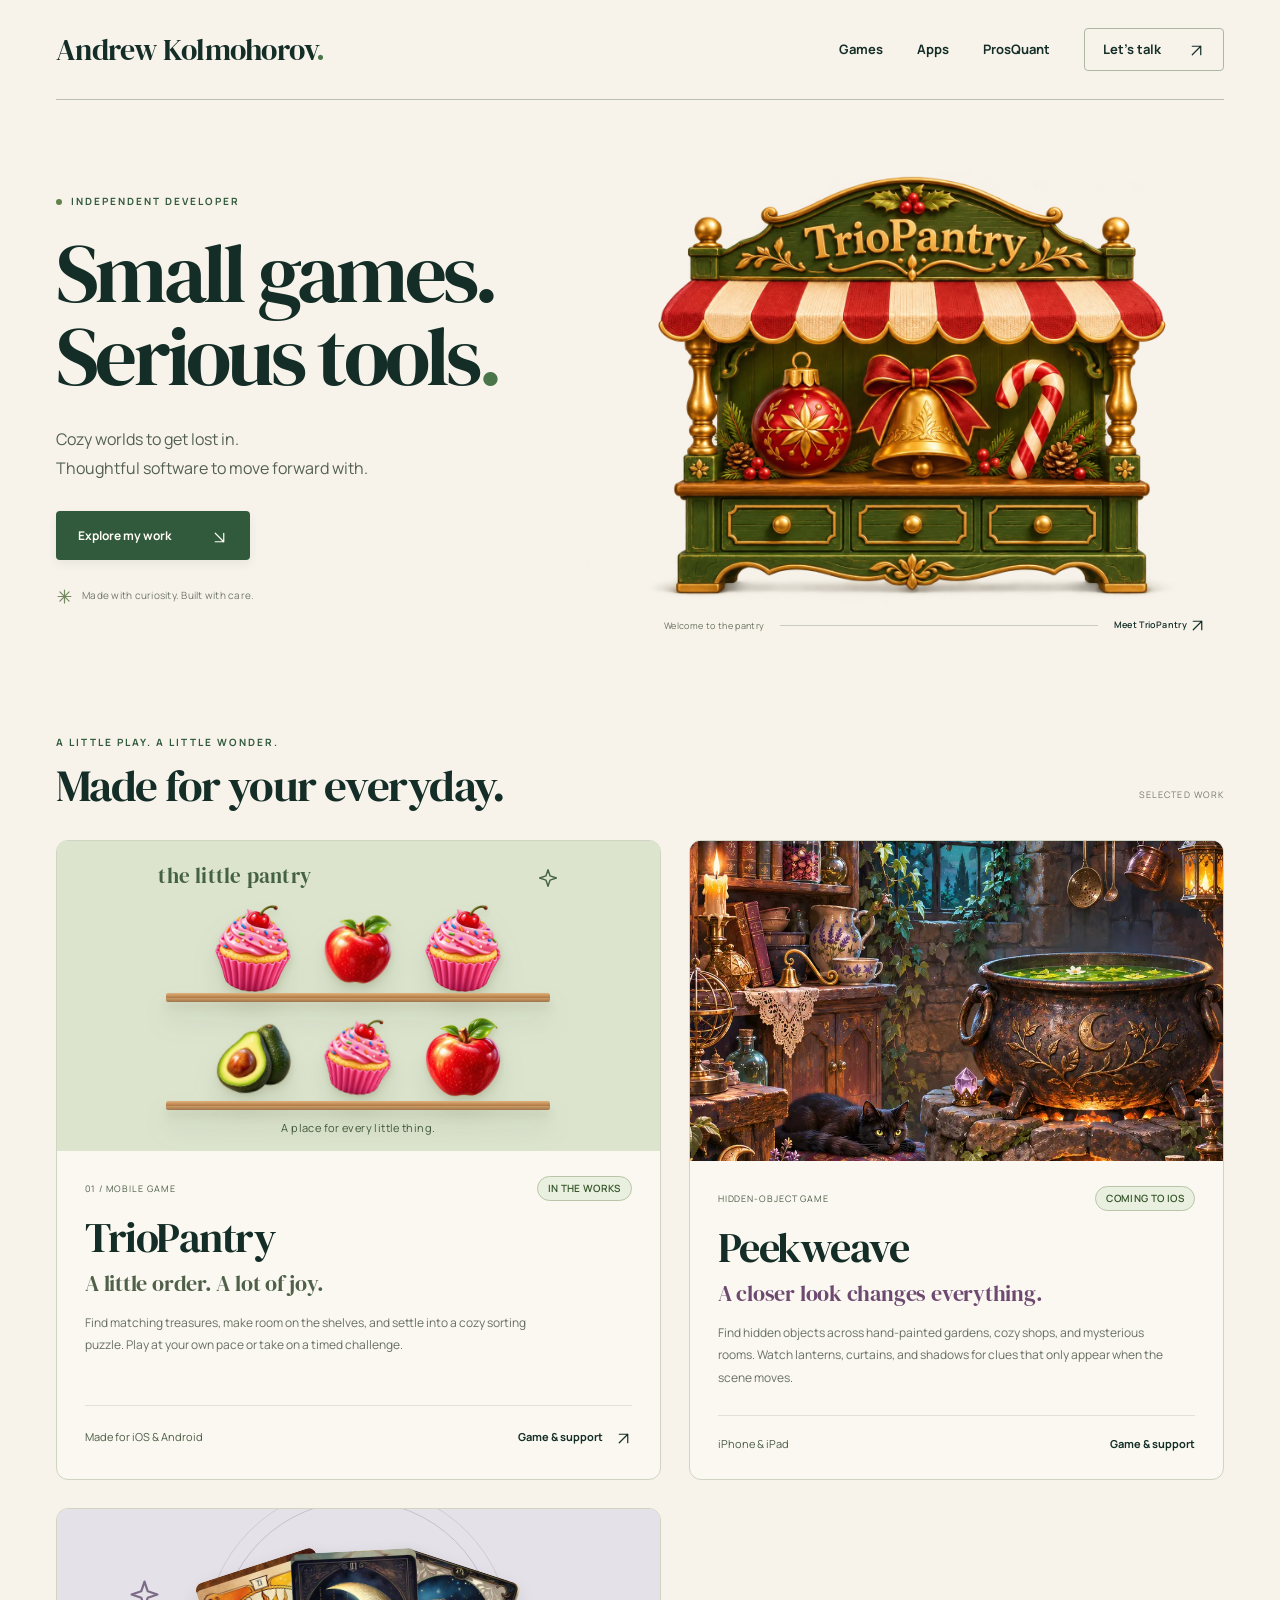
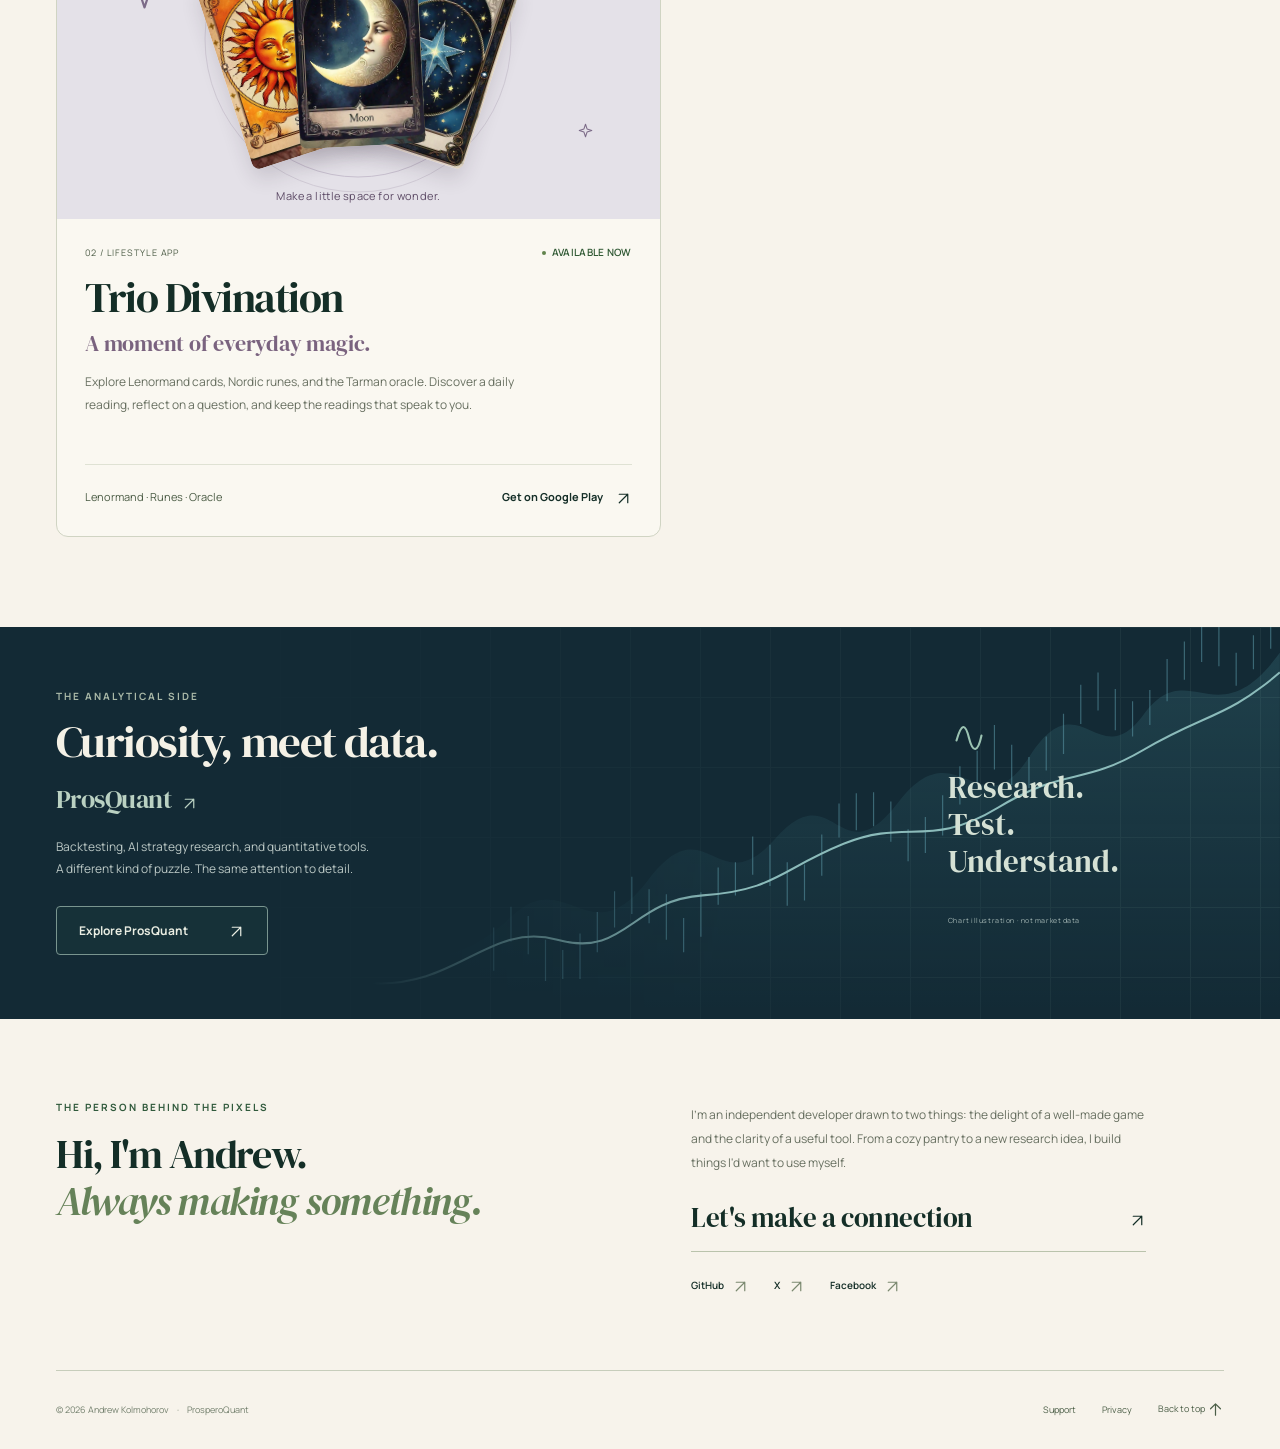
==== commit c541e127: "Add Peekweave to the developer website" ====
--- a/index.html
+++ b/index.html
@@ -5,7 +5,7 @@
   <meta name="viewport" content="width=device-width, initial-scale=1">
   <meta name="theme-color" content="#f7f3eb">
   <title>Andrew Kolmohorov — Small games. Serious tools.</title>
-  <meta name="description" content="Independent developer of TrioPantry, Trio Divination and ProsQuant. Cozy mobile games, thoughtful apps, and software for quantitative research.">
+  <meta name="description" content="Independent developer of Peekweave, TrioPantry, Trio Divination and ProsQuant. Cozy mobile games, thoughtful apps, and software for quantitative research.">
   <link rel="canonical" href="https://prosperoquant.github.io/">
   <meta property="og:type" content="website">
   <meta property="og:title" content="Andrew Kolmohorov — Small games. Serious tools.">
@@ -13,10 +13,11 @@
   <meta property="og:url" content="https://prosperoquant.github.io/">
   <meta property="og:image" content="https://prosperoquant.github.io/assets/triopantry-hero.webp">
   <meta name="twitter:card" content="summary_large_image">
-  <link rel="icon" href="assets/monogram.svg" type="image/svg+xml">
+  <link rel="icon" href="favicon.ico?v=20261117-ak2" sizes="16x16 32x32 48x48"><link rel="icon" href="assets/monogram.svg?v=20261117-ak2" type="image/svg+xml" sizes="any"><link rel="apple-touch-icon" href="assets/apple-touch-icon.png?v=20261117-ak2" sizes="180x180">
   <link rel="preload" href="assets/triopantry-hero.webp" as="image" fetchpriority="high">
   <link rel="stylesheet" href="assets/portfolio-fonts.css">
   <link rel="stylesheet" href="assets/portfolio.css?v=20261117-4">
+  <link rel="stylesheet" href="assets/peekweave.css">
   <script src="assets/portfolio.js?v=20261117-4" defer></script>
 <script src="assets/contact.js" defer></script></head>
 <body>
@@ -48,7 +49,7 @@
     <section id="work" class="work-section wrap" aria-labelledby="work-title">
       <div class="section-heading">
         <div><p class="eyebrow">A little play. A little wonder.</p><h2 id="work-title">Made for your everyday.</h2></div>
-        <span class="section-index">Selected work <span aria-hidden="true">/</span> 01—02</span>
+        <span class="section-index">Selected work</span>
       </div>
       <div class="work-grid">
         <article id="triopantry" class="project pantry-project" aria-labelledby="pantry-title">
@@ -66,6 +67,16 @@
             <p class="project-tagline">A little order. A lot of joy.</p>
             <p class="project-description">Find matching treasures, make room on the shelves, and settle into a cozy sorting puzzle. Play at your own pace or take on a timed challenge.</p>
             <div class="project-bottom"><span class="platform-label">Made for iOS &amp; Android</span><a class="text-link" href="triopantry-support.html">Game &amp; support <span aria-hidden="true"><svg width="17" height="17" class="icon " viewBox="0 0 24 24" fill="none" stroke="currentColor" stroke-width="1.7" stroke-linecap="round" stroke-linejoin="round" aria-hidden="true" focusable="false"><path d="M6 18 18 6M6 6h12v12"/></svg></span></a></div>
+          </div>
+        </article>
+        <article id="peekweave" class="project peekweave-project" aria-labelledby="peekweave-title">
+          <img class="peekweave-card-art" src="assets/peekweave-witch-cellar.webp" width="880" height="560" alt="Moonlight falls across a painted witch cellar with potion bottles and hidden objects" loading="lazy">
+          <div class="project-copy">
+            <div class="project-meta"><span>Hidden-object game</span><span class="project-status">Coming to iOS</span></div>
+            <h3 id="peekweave-title">Peekweave</h3>
+            <p class="project-tagline">A closer look changes everything.</p>
+            <p class="project-description">Find hidden objects across hand-painted gardens, cozy shops, and mysterious rooms. Watch lanterns, curtains, and shadows for clues that only appear when the scene moves.</p>
+            <div class="project-bottom"><span class="platform-label">iPhone &amp; iPad</span><a class="text-link" href="peekweave-support.html">Game &amp; support</a></div>
           </div>
         </article>
         <article id="divination" class="project divination-project" aria-labelledby="divination-title">
--- a/assets/peekweave.css
+++ b/assets/peekweave.css
@@ -0,0 +1,16 @@
+.peekweave-card-art {
+  display: block;
+  width: 100%;
+  height: clamp(225px, 34vw, 320px);
+  object-fit: cover;
+  object-position: 50% 48%;
+  background: #252032;
+}
+.peekweave-project .project-tagline { color: #6e4a70; }
+.peekweave-cover {
+  display: block;
+  width: 100%;
+  height: auto;
+  border-radius: 12px;
+  margin: 24px 0 32px;
+}
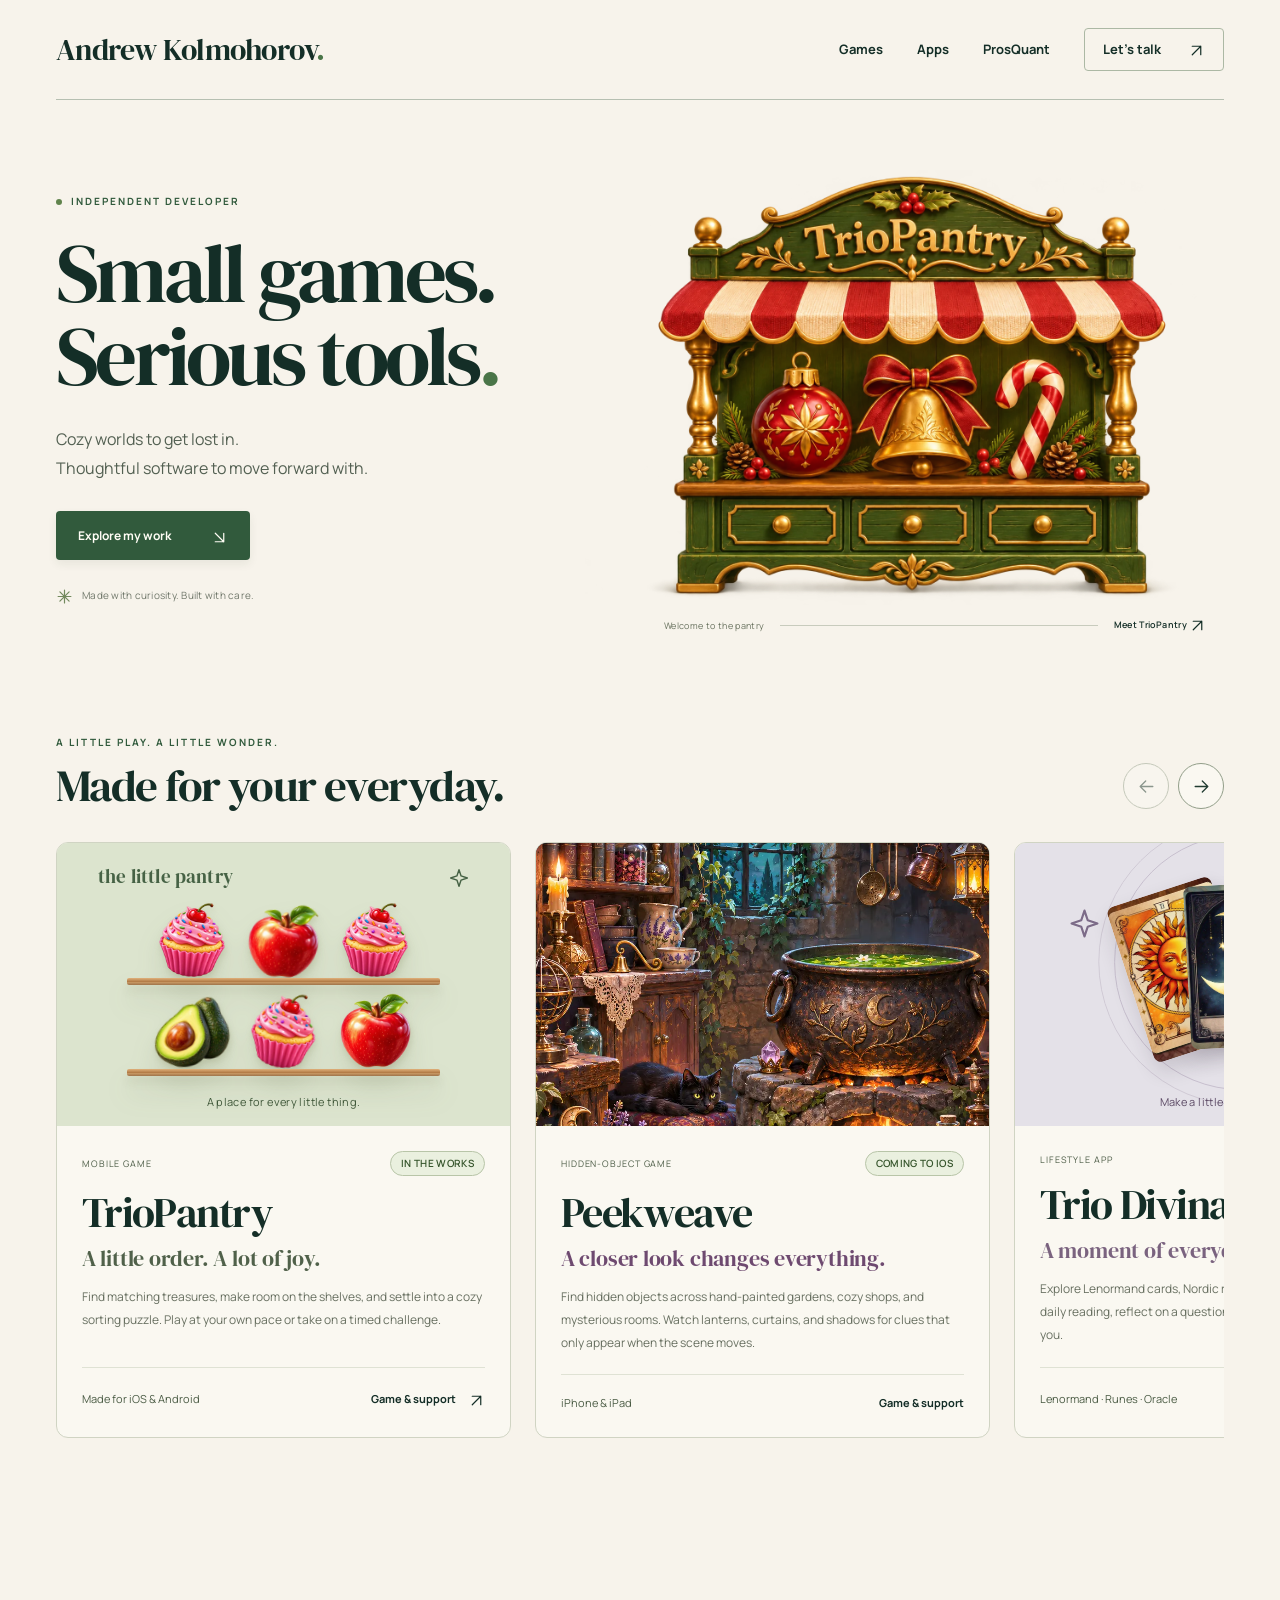
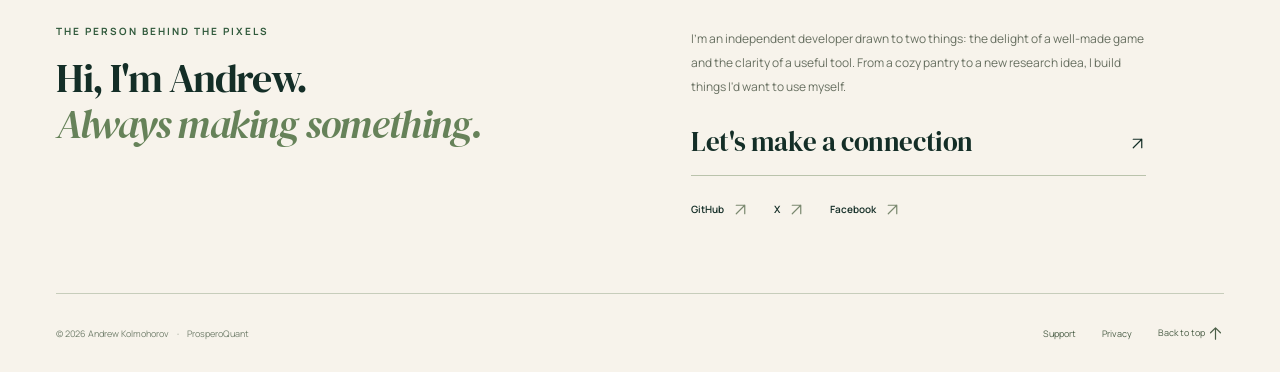
==== commit c8e761f3: "Display apps in a horizontal portfolio feed" ====
--- a/index.html
+++ b/index.html
@@ -16,9 +16,9 @@
   <link rel="icon" href="favicon.ico?v=20261117-ak2" sizes="16x16 32x32 48x48"><link rel="icon" href="assets/monogram.svg?v=20261117-ak2" type="image/svg+xml" sizes="any"><link rel="apple-touch-icon" href="assets/apple-touch-icon.png?v=20261117-ak2" sizes="180x180">
   <link rel="preload" href="assets/triopantry-hero.webp" as="image" fetchpriority="high">
   <link rel="stylesheet" href="assets/portfolio-fonts.css">
-  <link rel="stylesheet" href="assets/portfolio.css?v=20261117-4">
-  <link rel="stylesheet" href="assets/peekweave.css">
-  <script src="assets/portfolio.js?v=20261117-4" defer></script>
+  <link rel="stylesheet" href="assets/portfolio.css?v=20261118-feed1">
+  <link rel="stylesheet" href="assets/peekweave.css?v=20261118-feed1">
+  <script src="assets/portfolio.js?v=20261118-feed1" defer></script>
 <script src="assets/contact.js" defer></script></head>
 <body>
   <a class="skip-link" href="#main">Skip to content</a>
@@ -49,11 +49,14 @@
     <section id="work" class="work-section wrap" aria-labelledby="work-title">
       <div class="section-heading">
         <div><p class="eyebrow">A little play. A little wonder.</p><h2 id="work-title">Made for your everyday.</h2></div>
-        <span class="section-index">Selected work</span>
+        <div class="project-navigation" data-project-navigation hidden>
+          <button type="button" class="project-arrow" data-project-previous aria-controls="project-feed" aria-label="Previous project"><svg viewBox="0 0 24 24" width="19" height="19" fill="none" stroke="currentColor" stroke-width="1.6" stroke-linecap="round" stroke-linejoin="round" aria-hidden="true" focusable="false"><path d="M20 12H4m7-7-7 7 7 7"/></svg></button>
+          <button type="button" class="project-arrow" data-project-next aria-controls="project-feed" aria-label="Next project"><svg viewBox="0 0 24 24" width="19" height="19" fill="none" stroke="currentColor" stroke-width="1.6" stroke-linecap="round" stroke-linejoin="round" aria-hidden="true" focusable="false"><path d="M4 12h16m-7-7 7 7-7 7"/></svg></button>
+        </div>
       </div>
-      <div class="work-grid">
+      <div id="project-feed" class="work-feed" role="region" aria-label="Apps and tools" tabindex="0">
         <article id="triopantry" class="project pantry-project" aria-labelledby="pantry-title">
-          <div class="pantry-scene" role="img" aria-label="Colorful cupcakes, apples and avocados arranged on wooden pantry shelves, using original TrioPantry game artwork">
+          <div class="project-cover pantry-scene" role="img" aria-label="Colorful cupcakes, apples and avocados arranged on wooden pantry shelves, using original TrioPantry game artwork">
             <div class="scene-top"><span class="scene-title">the little pantry</span><span aria-hidden="true"><svg width="17" height="17" class="icon " viewBox="0 0 24 24" fill="none" stroke="currentColor" stroke-width="1.7" stroke-linecap="round" stroke-linejoin="round" aria-hidden="true" focusable="false"><path d="m12 2 2.5 7.5L22 12l-7.5 2.5L12 22l-2.5-7.5L2 12l7.5-2.5Z"/></svg></span></div>
             <div class="pantry-shelves" aria-hidden="true">
               <div class="shelf"><img src="assets/trio-cupcake.webp" width="175" height="200" alt="" loading="lazy"><img src="assets/trio-apple.webp" width="200" height="200" alt="" loading="lazy"><img src="assets/trio-cupcake.webp" width="175" height="200" alt="" loading="lazy"></div>
@@ -62,7 +65,7 @@
             <span class="scene-caption">A place for every little thing.</span>
           </div>
           <div class="project-copy">
-            <div class="project-meta"><span>01 / Mobile game</span><span class="project-status">In the works</span></div>
+            <div class="project-meta"><span>Mobile game</span><span class="project-status">In the works</span></div>
             <h3 id="pantry-title">TrioPantry</h3>
             <p class="project-tagline">A little order. A lot of joy.</p>
             <p class="project-description">Find matching treasures, make room on the shelves, and settle into a cozy sorting puzzle. Play at your own pace or take on a timed challenge.</p>
@@ -70,7 +73,7 @@
           </div>
         </article>
         <article id="peekweave" class="project peekweave-project" aria-labelledby="peekweave-title">
-          <img class="peekweave-card-art" src="assets/peekweave-witch-cellar.webp" width="880" height="560" alt="Moonlight falls across a painted witch cellar with potion bottles and hidden objects" loading="lazy">
+          <img class="project-cover peekweave-card-art" src="assets/peekweave-witch-cellar.webp" width="880" height="560" alt="Moonlight falls across a painted witch cellar with potion bottles and hidden objects" loading="lazy">
           <div class="project-copy">
             <div class="project-meta"><span>Hidden-object game</span><span class="project-status">Coming to iOS</span></div>
             <h3 id="peekweave-title">Peekweave</h3>
@@ -80,7 +83,7 @@
           </div>
         </article>
         <article id="divination" class="project divination-project" aria-labelledby="divination-title">
-          <div class="divination-scene">
+          <div class="project-cover divination-scene">
             <span class="celestial-star star-one" aria-hidden="true"><svg width="17" height="17" class="icon " viewBox="0 0 24 24" fill="none" stroke="currentColor" stroke-width="1.7" stroke-linecap="round" stroke-linejoin="round" aria-hidden="true" focusable="false"><path d="m12 2 2.5 7.5L22 12l-7.5 2.5L12 22l-2.5-7.5L2 12l7.5-2.5Z"/></svg></span><span class="celestial-star star-two" aria-hidden="true"><svg width="17" height="17" class="icon " viewBox="0 0 24 24" fill="none" stroke="currentColor" stroke-width="1.7" stroke-linecap="round" stroke-linejoin="round" aria-hidden="true" focusable="false"><path d="m12 2 2.5 7.5L22 12l-7.5 2.5L12 22l-2.5-7.5L2 12l7.5-2.5Z"/></svg></span>
             <div class="card-fan">
               <img class="oracle-card card-left" src="assets/divination-sun.webp" width="540" height="810" alt="The Sun card from Trio Divination" loading="lazy">
@@ -90,26 +93,32 @@
             <span class="scene-caption">Make a little space for wonder.</span>
           </div>
           <div class="project-copy">
-            <div class="project-meta"><span>02 / Lifestyle app</span><span class="available-status"><span class="status-dot" aria-hidden="true"></span> Available now</span></div>
+            <div class="project-meta"><span>Lifestyle app</span><span class="available-status"><span class="status-dot" aria-hidden="true"></span> Available now</span></div>
             <h3 id="divination-title">Trio Divination</h3>
             <p class="project-tagline">A moment of everyday magic.</p>
             <p class="project-description">Explore Lenormand cards, Nordic runes, and the Tarman oracle. Discover a daily reading, reflect on a question, and keep the readings that speak to you.</p>
             <div class="project-bottom"><span class="platform-label">Lenormand · Runes · Oracle</span><a class="text-link" href="https://play.google.com/store/apps/details?id=com.prospero.triodivination" target="_blank" rel="noopener noreferrer">Get on Google Play <span aria-hidden="true"><svg width="17" height="17" class="icon " viewBox="0 0 24 24" fill="none" stroke="currentColor" stroke-width="1.7" stroke-linecap="round" stroke-linejoin="round" aria-hidden="true" focusable="false"><path d="M6 18 18 6M6 6h12v12"/></svg></span></a></div>
           </div>
         </article>
-      </div>
-    </section>
-    <section id="prosquant" class="quant-section" aria-labelledby="quant-title">
-      <div class="quant-grid" aria-hidden="true"></div>
-      <svg class="quant-chart" viewBox="0 0 1000 380" preserveAspectRatio="none" aria-hidden="true" focusable="false">
-        <defs><linearGradient id="chart-fill" x1="0" y1="0" x2="0" y2="1"><stop offset="0%" stop-color="#64bfca" stop-opacity=".18"/><stop offset="100%" stop-color="#64bfca" stop-opacity="0"/></linearGradient></defs>
-        <path d="M0 340 C70 310 95 330 155 280 S240 320 305 245 S380 270 445 205 S515 245 580 170 S670 200 725 125 S800 145 850 85 S930 110 1000 25 L1000 380 L0 380Z" fill="url(#chart-fill)"/>
-        <g stroke="#63a4b3" stroke-width="1.3" opacity=".6"><path d="M135 [base64]"/></g>
-        <path class="chart-line" d="M0 345 C95 350 130 285 205 303 S285 265 365 260 S450 235 520 210 S615 215 690 175 S780 155 850 119 S940 89 1000 44" fill="none" stroke="#a1d5d2" stroke-width="2"/>
-      </svg>
-      <div class="quant-content wrap">
-        <div class="quant-copy"><p class="eyebrow">The analytical side</p><h2 id="quant-title">Curiosity, meet data.</h2><p class="quant-name">ProsQuant<span aria-hidden="true"> <svg width="17" height="17" class="icon " viewBox="0 0 24 24" fill="none" stroke="currentColor" stroke-width="1.7" stroke-linecap="round" stroke-linejoin="round" aria-hidden="true" focusable="false"><path d="M6 18 18 6M6 6h12v12"/></svg></span></p><p class="quant-description">Backtesting, AI strategy research, and quantitative tools.<br>A different kind of puzzle. The same attention to detail.</p><a class="button button-light" href="https://prosquant.com/" target="_blank" rel="noopener noreferrer">Explore ProsQuant <span aria-hidden="true"><svg width="17" height="17" class="icon " viewBox="0 0 24 24" fill="none" stroke="currentColor" stroke-width="1.7" stroke-linecap="round" stroke-linejoin="round" aria-hidden="true" focusable="false"><path d="M6 18 18 6M6 6h12v12"/></svg></span></a></div>
-        <div class="quant-aside"><span class="quant-symbol" aria-hidden="true"><svg width="17" height="17" class="icon " viewBox="0 0 24 24" fill="none" stroke="currentColor" stroke-width="1.7" stroke-linecap="round" stroke-linejoin="round" aria-hidden="true" focusable="false"><path d="M2 14C6 0 9 0 12 12s7 12 10-2"/></svg></span><span>Research.<br>Test.<br>Understand.</span><small>Chart illustration · not market data</small></div>
+        <article id="prosquant" class="project quant-project" aria-labelledby="quant-title">
+          <div class="project-cover quant-cover" role="img" aria-label="Illustrated price chart with a rising line and volume bars">
+            <div class="quant-grid" aria-hidden="true"></div>
+            <svg class="quant-chart" viewBox="0 0 1000 380" preserveAspectRatio="none" aria-hidden="true" focusable="false">
+              <defs><linearGradient id="chart-fill" x1="0" y1="0" x2="0" y2="1"><stop offset="0%" stop-color="#64bfca" stop-opacity=".18"/><stop offset="100%" stop-color="#64bfca" stop-opacity="0"/></linearGradient></defs>
+              <path d="M0 340 C70 310 95 330 155 280 S240 320 305 245 S380 270 445 205 S515 245 580 170 S670 200 725 125 S800 145 850 85 S930 110 1000 25 L1000 380 L0 380Z" fill="url(#chart-fill)"/>
+              <g stroke="#63a4b3" stroke-width="1.3" opacity=".6"><path d="M135 [base64]"/></g>
+              <path class="chart-line" d="M0 345 C95 350 130 285 205 303 S285 265 365 260 S450 235 520 210 S615 215 690 175 S780 155 850 119 S940 89 1000 44" fill="none" stroke="#a1d5d2" stroke-width="2"/>
+            </svg>
+            <div class="quant-legend"><span>ProsQuant</span><small>Chart illustration · not market data</small></div>
+          </div>
+          <div class="project-copy">
+            <div class="project-meta"><span>Research software</span></div>
+            <h3 id="quant-title">ProsQuant</h3>
+            <p class="project-tagline">Curiosity, meet data.</p>
+            <p class="project-description">Research, test, and understand trading ideas with tools for backtesting, AI strategy research, and quantitative analysis.</p>
+            <div class="project-bottom"><span class="platform-label">Quantitative research</span><a class="text-link" href="https://prosquant.com/" target="_blank" rel="noopener noreferrer">Explore ProsQuant <svg viewBox="0 0 24 24" width="19" height="19" fill="none" stroke="currentColor" stroke-width="1.6" stroke-linecap="round" stroke-linejoin="round" aria-hidden="true" focusable="false"><path d="M4 12h16m-7-7 7 7-7 7"/></svg></a></div>
+          </div>
+        </article>
       </div>
     </section>
     <section id="contact" class="contact-section wrap" aria-labelledby="contact-title">
--- a/assets/portfolio.css
+++ b/assets/portfolio.css
@@ -11,7 +11,6 @@
 .menu-vertical{transition:opacity .15s}
 .celestial-star .icon{width:1em;height:1em}
 .scene-top .icon{width:20px;height:20px}
-.quant-symbol .icon{width:42px;height:30px}
 a:focus-visible,button:focus-visible,summary:focus-visible{outline:3px solid #9a6429;outline-offset:6px}
 ::selection{background:#cddbc0;color:var(--ink)}
 h1,h2,h3,p,figure{margin:0}
@@ -54,10 +53,9 @@
 .section-heading h2{margin-top:12px}
 .section-index{text-transform:uppercase;font-size:9px;letter-spacing:.12em;color:#737a6d;padding-bottom:7px;white-space:nowrap}
 .section-index>span{margin-inline:7px;color:#a3aa96}
-.work-grid{display:grid;grid-template-columns:1.13fr 1fr;gap:28px}
 .project{border:1px solid #d0d4c3;border-radius:12px;overflow:hidden;scroll-margin-top:35px;background:#faf8f1;transition:border-color .2s,box-shadow .2s}
 .project:hover{border-color:#9eae8a;box-shadow:0 8px 32px #24382008}
-.pantry-scene,.divination-scene{height:310px;position:relative;overflow:hidden}
+.pantry-scene,.divination-scene{position:relative;overflow:hidden}
 .pantry-scene{background:#dce4ce;padding:17px 48px 24px}
 .scene-top{display:flex;align-items:center;justify-content:space-between;color:#466245;max-width:400px;margin:auto}
 .scene-title{font-family:var(--serif);font-size:21px;letter-spacing:.01em}
@@ -98,20 +96,8 @@
 .text-link{font-size:11px;font-weight:700;white-space:nowrap;display:inline-flex;align-items:center;gap:12px}
 .text-link>span{font-size:15px}
 .text-link:hover{text-decoration:underline;text-underline-offset:5px}
-.quant-section{background:#132a35;position:relative;overflow:hidden;color:#f4f1e6;isolation:isolate}
 .quant-grid{position:absolute;inset:0;z-index:-1;opacity:.12;background-image:linear-gradient(#74938e 1px,transparent 1px),linear-gradient(90deg,#74938e 1px,transparent 1px);background-size:70px 70px;mask-image:linear-gradient(90deg,transparent 15%,#000)}
 .quant-chart{position:absolute;right:0;bottom:0;width:71%;height:100%;z-index:-1;opacity:.85;mask-image:linear-gradient(90deg,transparent,#000 40%)}
-.quant-content{padding-block:62px 64px;display:flex;justify-content:space-between;align-items:center;gap:50px}
-.quant-section .eyebrow{color:#aab9a8}
-.quant-section h2{font-size:clamp(36px,3.5vw,52px);margin-top:14px}
-.quant-name{font-family:var(--serif);font-size:26px;letter-spacing:-.02em;margin-top:12px;color:#bad1c2}
-.quant-name>span{font-family:var(--sans);font-size:17px;margin-left:7px}
-.quant-description{font-size:12px;line-height:1.9;margin-top:14px;color:#bac7c4}
-.button-light{border:1px solid #79958f;color:#e9ede2;margin-top:25px;background:#163138}
-.button-light:hover{background:#25464b}
-.quant-aside{display:flex;flex-direction:column;align-items:flex-start;gap:16px;padding-right:9%;color:#d5e1d5;font-family:var(--serif);font-size:31px;line-height:1.2}
-.quant-symbol{font-size:46px;line-height:.6;color:#9bc3b2}
-.quant-aside small{font-family:var(--sans);font-size:7px;letter-spacing:.08em;color:#a5b7b5;margin-top:20px}
 .contact-section{padding-block:81px 75px;display:grid;grid-template-columns:1.08fr 1fr;gap:60px}
 .contact-section h2{font-size:clamp(33px,3.15vw,46px);margin-top:16px;line-height:1.15}
 .contact-section h2 em{font-weight:400;color:#668259}
@@ -153,18 +139,17 @@
 @media(max-width:1150px){
   .wrap{width:calc(100% - 72px)}.site-header{min-height:88px}.wordmark{font-size:26px}.primary-nav{gap:24px}
   .hero{min-height:535px;gap:0}.hero h1{font-size:clamp(59px,6.6vw,85px)}.hero-description{font-size:14px}.hero-art{margin-right:-10px}.hero-art figcaption{font-size:8px;gap:9px;margin-left:7%}
-  .pantry-scene,.divination-scene{height:285px}.pantry-scene{padding-inline:32px}.shelf{height:96px}.shelf img{height:80px;width:68px}.shelf:last-child img:nth-child(1){height:76px}
-  .project-copy{padding:23px}.project-bottom{flex-wrap:wrap}.project-description{min-height:90px}.contact-section{gap:45px}.contact-email{font-size:24px}.quant-aside{padding-right:3%}
+  .pantry-scene{padding-inline:32px}.shelf{height:96px}.shelf img{height:80px;width:68px}.shelf:last-child img:nth-child(1){height:76px}
+  .project-copy{padding:23px}.project-bottom{flex-wrap:wrap}.project-description{min-height:90px}.contact-section{gap:45px}.contact-email{font-size:24px}
 }
 @media(max-width:850px){
   .wrap{width:calc(100% - 48px)}.wordmark{font-size:24px}.primary-nav{gap:18px;font-size:11px}.primary-nav .nav-contact{padding:8px 12px;gap:13px}
   .hero{min-height:465px;padding-block:35px}.hero h1{font-size:clamp(48px,6.7vw,61px)}.hero-description{font-size:12px;margin-top:20px}.hero .eyebrow{font-size:8px;letter-spacing:.17em}.hero .button{margin-top:23px;min-height:45px;font-size:11px;gap:25px}.hero-note{font-size:8px;margin-top:21px}.hero-art figcaption>span:first-child{display:none}.hero-art figcaption{margin:8px 8% 0}
-  .work-section{padding-bottom:60px}.section-heading{margin-bottom:25px}.section-heading h2{font-size:36px}.section-index{font-size:8px}.work-grid{gap:20px;grid-template-columns:1fr 1fr}
-  .pantry-scene,.divination-scene{height:250px}.pantry-scene{padding-inline:25px;padding-top:13px}.scene-title{font-size:18px}.shelf{height:82px}.shelf img{height:67px;width:59px}.shelf img:nth-child(2){width:57px}.shelf:last-child img:nth-child(1){height:64px}
+  .work-section{padding-bottom:60px}.section-heading{margin-bottom:25px}.section-heading h2{font-size:36px}.section-index{font-size:8px}
+  .pantry-scene{padding-inline:25px;padding-top:13px}.scene-title{font-size:18px}.shelf{height:82px}.shelf img{height:67px;width:59px}.shelf img:nth-child(2){width:57px}.shelf:last-child img:nth-child(1){height:64px}
   .oracle-card{width:106px;height:164px;left:calc(50% - 53px);top:30px}.card-left{transform:translate(-57px,13px) rotate(-18deg)}.card-right{transform:translate(57px,13px) rotate(18deg)}.divination-project:hover .card-left{transform:translate(-61px,12px) rotate(-20deg)}.divination-project:hover .card-right{transform:translate(61px,12px) rotate(20deg)}
   .divination-scene::before{width:215px;height:215px}.divination-scene::after{width:240px;height:240px}.star-one{left:8%;top:14%;font-size:24px}.star-two{right:8%}.scene-caption{bottom:12px;font-size:10px}
   .project-copy{padding:21px}.project-meta{font-size:9px;letter-spacing:.06em;gap:7px}.project-status,.available-status{font-size:10px}.project h3{font-size:35px}.project-tagline{font-size:20px;min-height:52px}.project-description{font-size:11px;min-height:106px}.project-bottom{margin-top:19px;gap:10px;align-items:flex-start;flex-direction:column}.platform-label{font-size:11px}.text-link{font-size:11px}
-  .quant-content{padding-block:50px}.quant-section h2{font-size:39px}.quant-aside{padding-right:0;font-size:27px;min-width:130px}.quant-description{font-size:11px}
   .contact-section{padding-block:60px;gap:35px}.contact-section h2{font-size:32px}.contact-copy>p{font-size:11px}.contact-email{font-size:20px}
   .document-main{max-width:calc(100% - 80px);padding-top:50px}.site-footer{font-size:8px;gap:20px}.site-footer>div{gap:18px}
 }
@@ -175,13 +160,128 @@
   .hero{display:flex;flex-direction:column;align-items:stretch;gap:18px;padding-top:40px;padding-bottom:26px;min-height:0}.hero-copy{padding-bottom:0}.hero .eyebrow{font-size:9px;letter-spacing:.19em}
   .hero h1{font-size:clamp(52px,12.9vw,82px);margin-top:20px;letter-spacing:-.045em;line-height:1.01;white-space:normal}.hero-description{font-size:13px;line-height:1.8;margin-top:23px}.hero .button{margin-top:24px;font-size:11px;padding-inline:21px;gap:42px;min-height:47px}.hero-note{font-size:9px;margin-top:20px;gap:8px}
   .hero-art{margin:3px -10px 0}.hero-art figcaption{margin:7px 18px 0;font-size:8px}.hero-art figcaption>span:first-child{display:inline}.hero-art img{width:100%}
-  .work-section{padding-top:28px;padding-bottom:45px}.section-heading{align-items:flex-start;flex-direction:column;gap:12px;margin-bottom:24px}.section-heading .eyebrow{font-size:8px;letter-spacing:.15em}.section-heading h2{font-size:36px;margin-top:10px}.section-index{font-size:7px;padding:0;letter-spacing:.1em}.work-grid{grid-template-columns:1fr;gap:25px}.project{border-radius:10px}
-  .pantry-scene,.divination-scene{height:285px}.pantry-scene{padding:17px 38px 24px}.scene-title{font-size:21px}.shelf{height:96px}.shelf img{height:81px;width:71px}.shelf img:nth-child(2){width:68px}.shelf:last-child img:nth-child(1){height:77px}.pantry-shelves{max-width:325px}.scene-caption{font-size:11px;bottom:14px}
+  .work-section{padding-top:28px;padding-bottom:45px}.section-heading{align-items:flex-start;flex-direction:column;gap:12px;margin-bottom:24px}.section-heading .eyebrow{font-size:8px;letter-spacing:.15em}.section-heading h2{font-size:36px;margin-top:10px}.section-index{font-size:7px;padding:0;letter-spacing:.1em}.project{border-radius:10px}
+  .pantry-scene{padding:17px 38px 24px}.scene-title{font-size:21px}.shelf{height:96px}.shelf img{height:81px;width:71px}.shelf img:nth-child(2){width:68px}.shelf:last-child img:nth-child(1){height:77px}.pantry-shelves{max-width:325px}.scene-caption{font-size:11px;bottom:14px}
   .oracle-card{width:123px;height:188px;left:calc(50% - 61.5px);top:34px}.card-left{transform:translate(-67px,13px) rotate(-18deg)}.card-right{transform:translate(67px,13px) rotate(18deg)}.divination-project:hover .card-left{transform:translate(-73px,12px) rotate(-20deg)}.divination-project:hover .card-right{transform:translate(73px,12px) rotate(20deg)}.divination-scene::before{width:250px;height:250px}.divination-scene::after{width:278px;height:278px}.star-one{left:10%}.star-two{right:10%}
   .project-copy{padding:23px}.project-meta{font-size:9px;letter-spacing:.06em;margin-bottom:16px}.project-status,.available-status{font-size:10px}.project h3{font-size:39px}.project-tagline{font-size:22px;min-height:0;margin-top:9px}.project-description{font-size:12px;min-height:0;line-height:1.9;margin-top:14px}.project-bottom{flex-direction:row;align-items:center;justify-content:space-between;flex-wrap:wrap;gap:12px;margin-top:23px;padding-top:18px}.platform-label{font-size:11px}.text-link{font-size:11px;gap:8px}
-  .quant-content{padding-block:45px;display:block}.quant-section .eyebrow{font-size:8px}.quant-section h2{font-size:40px;margin-top:18px;max-width:320px}.quant-name{font-size:25px;margin-top:14px}.quant-description{font-size:12px;line-height:1.9;max-width:330px;margin-top:15px}.quant-description br{display:none}.quant-aside{display:none}.quant-chart{width:110%;height:85%;opacity:.45;mask-image:linear-gradient(90deg,transparent,#000)}.quant-grid{background-size:50px 50px;opacity:.1}.button-light{font-size:11px;gap:33px;margin-top:25px;min-height:47px}
   .contact-section{display:block;padding-block:45px 42px}.contact-section .eyebrow{font-size:8px}.contact-section h2{font-size:37px;line-height:1.13;margin-top:15px}.contact-copy{padding-top:23px}.contact-copy>p{font-size:12px;line-height:1.9}.contact-email{font-size:25px;padding-top:23px}.email-caption{font-size:10px}.social-links{font-size:10px;gap:29px;margin-top:24px}
   .site-footer{align-items:flex-start;flex-direction:column;gap:16px;padding-block:24px 27px;font-size:8px;min-height:0}.site-footer>div{gap:25px;font-size:9px}
   .document-main{max-width:calc(100% - 40px);padding-block:40px 45px}.document-main h1{font-size:45px}.document-main h2{font-size:28px}.document-main .document-lead{font-size:16px}.document-main p,.document-main li{font-size:13px}.document-main .document-note{padding:15px 18px}.document-header .primary-nav{gap:15px}
 }
 @media(prefers-reduced-motion:reduce){html{scroll-behavior:auto}*,*::before,*::after{transition:none!important;animation:none!important}}
+
+.work-feed {
+  display: grid;
+  grid-auto-flow: column;
+  grid-auto-columns: clamp(316px, 40%, 455px);
+  align-items: stretch;
+  gap: clamp(14px, 2vw, 24px);
+  overflow-x: auto;
+  overscroll-behavior-inline: contain;
+  scroll-snap-type: x mandatory;
+  padding: 2px 0 14px;
+  scrollbar-width: thin;
+  scrollbar-color: #8a9c79 #e8e9de;
+}
+
+.work-feed:focus-visible, .project-arrow:focus-visible {
+  outline: 2px solid #385d47;
+  outline-offset: 3px;
+}
+
+.work-feed > .project {
+  display: flex;
+  flex-direction: column;
+  min-inline-size: 0;
+  container-type: inline-size;
+  scroll-snap-align: start;
+}
+
+.work-feed .project-cover {
+  box-sizing: border-box;
+  display: block;
+  width: 100%;
+  height: auto;
+  aspect-ratio: 16 / 10;
+  flex: none;
+}
+
+.work-feed .project-copy {
+  display: flex;
+  flex: 1;
+  flex-direction: column;
+  padding: clamp(14px, 5.5cqw, 27px);
+}
+
+.work-feed .project-tagline { min-height: 0; }
+.work-feed .project-description { min-height: 0; margin-bottom: 19px; }
+.work-feed .project-bottom { margin-top: auto; }
+
+.project-navigation {
+  display: flex;
+  flex-shrink: 0;
+  gap: 9px;
+}
+
+.project-navigation[hidden] { display: none; }
+
+.project-arrow {
+  display: grid;
+  width: 46px;
+  height: 46px;
+  place-items: center;
+  border: 1px solid #929e89;
+  border-radius: 50%;
+  background: #faf8f1;
+  color: #213c31;
+  cursor: pointer;
+}
+
+.project-arrow:hover:not([aria-disabled="true"]) { background: #e5ebd9; border-color: #547159; }
+.project-arrow[aria-disabled="true"] { opacity: .5; cursor: default; }
+
+.work-feed .pantry-scene { padding: 3.5cqw 9cqw 5.5cqw; }
+.work-feed .scene-title { font-size: clamp(14px, 4.3cqw, 22px); }
+.work-feed .pantry-shelves { max-width: 78%; }
+.work-feed .shelf { height: 18.6cqw; padding: 0 0 1.7cqw; margin-top: 1.4cqw; }
+.work-feed .shelf::after { height: clamp(5px, 1.55cqw, 8px); }
+.work-feed .shelf img, .work-feed .shelf img:nth-child(2) { width: 17cqw; height: 16.5cqw; }
+.work-feed .shelf:last-child img:nth-child(1) { height: 15.4cqw; }
+.work-feed .scene-caption { bottom: 3.3cqw; font-size: clamp(8px, 2.45cqw, 11px); }
+.work-feed .divination-scene::before { width: 56cqw; height: 56cqw; }
+.work-feed .divination-scene::after { width: 63cqw; height: 63cqw; }
+.work-feed .oracle-card { top: 8cqw; left: calc(50% - 12cqw); width: 24cqw; height: 36cqw; }
+.work-feed .card-left { transform: translate(-13cqw, 2cqw) rotate(-18deg); }
+.work-feed .card-right { transform: translate(13cqw, 2cqw) rotate(18deg); }
+.work-feed .divination-project:hover .card-left { transform: translate(-14.6cqw, 2cqw) rotate(-20deg); }
+.work-feed .divination-project:hover .card-right { transform: translate(14.6cqw, 2cqw) rotate(20deg); }
+
+.quant-cover { background: #132a35; position: relative; isolation: isolate; overflow: hidden; }
+.quant-cover .quant-chart { width: 100%; height: 90%; }
+.quant-cover .quant-grid { background-size: 44px 44px; }
+.quant-legend {
+  position: absolute;
+  left: 8%;
+  bottom: 12%;
+  display: flex;
+  flex-direction: column;
+  gap: 6px;
+  color: #e8f2df;
+  font-family: var(--serif);
+  font-size: 8cqw;
+}
+
+.quant-legend small {
+  color: #c3d8cf;
+  font-family: var(--sans);
+  font-size: clamp(8px, 2.3cqw, 11px);
+}
+
+@media (max-width: 650px) {
+  #work .section-heading { flex-direction: row; align-items: flex-end; gap: 10px; }
+  #work .section-heading h2 { font-size: clamp(28px, 6.7vw, 36px); }
+  .work-feed { grid-auto-columns: 86%; }
+  .work-feed .project-bottom { gap: 7px; }
+  .project-navigation { gap: 6px; }
+  .project-arrow { width: 42px; height: 42px; }
+}
--- a/assets/peekweave.css
+++ b/assets/peekweave.css
@@ -1,7 +1,6 @@
 .peekweave-card-art {
   display: block;
   width: 100%;
-  height: clamp(225px, 34vw, 320px);
   object-fit: cover;
   object-position: 50% 48%;
   background: #252032;
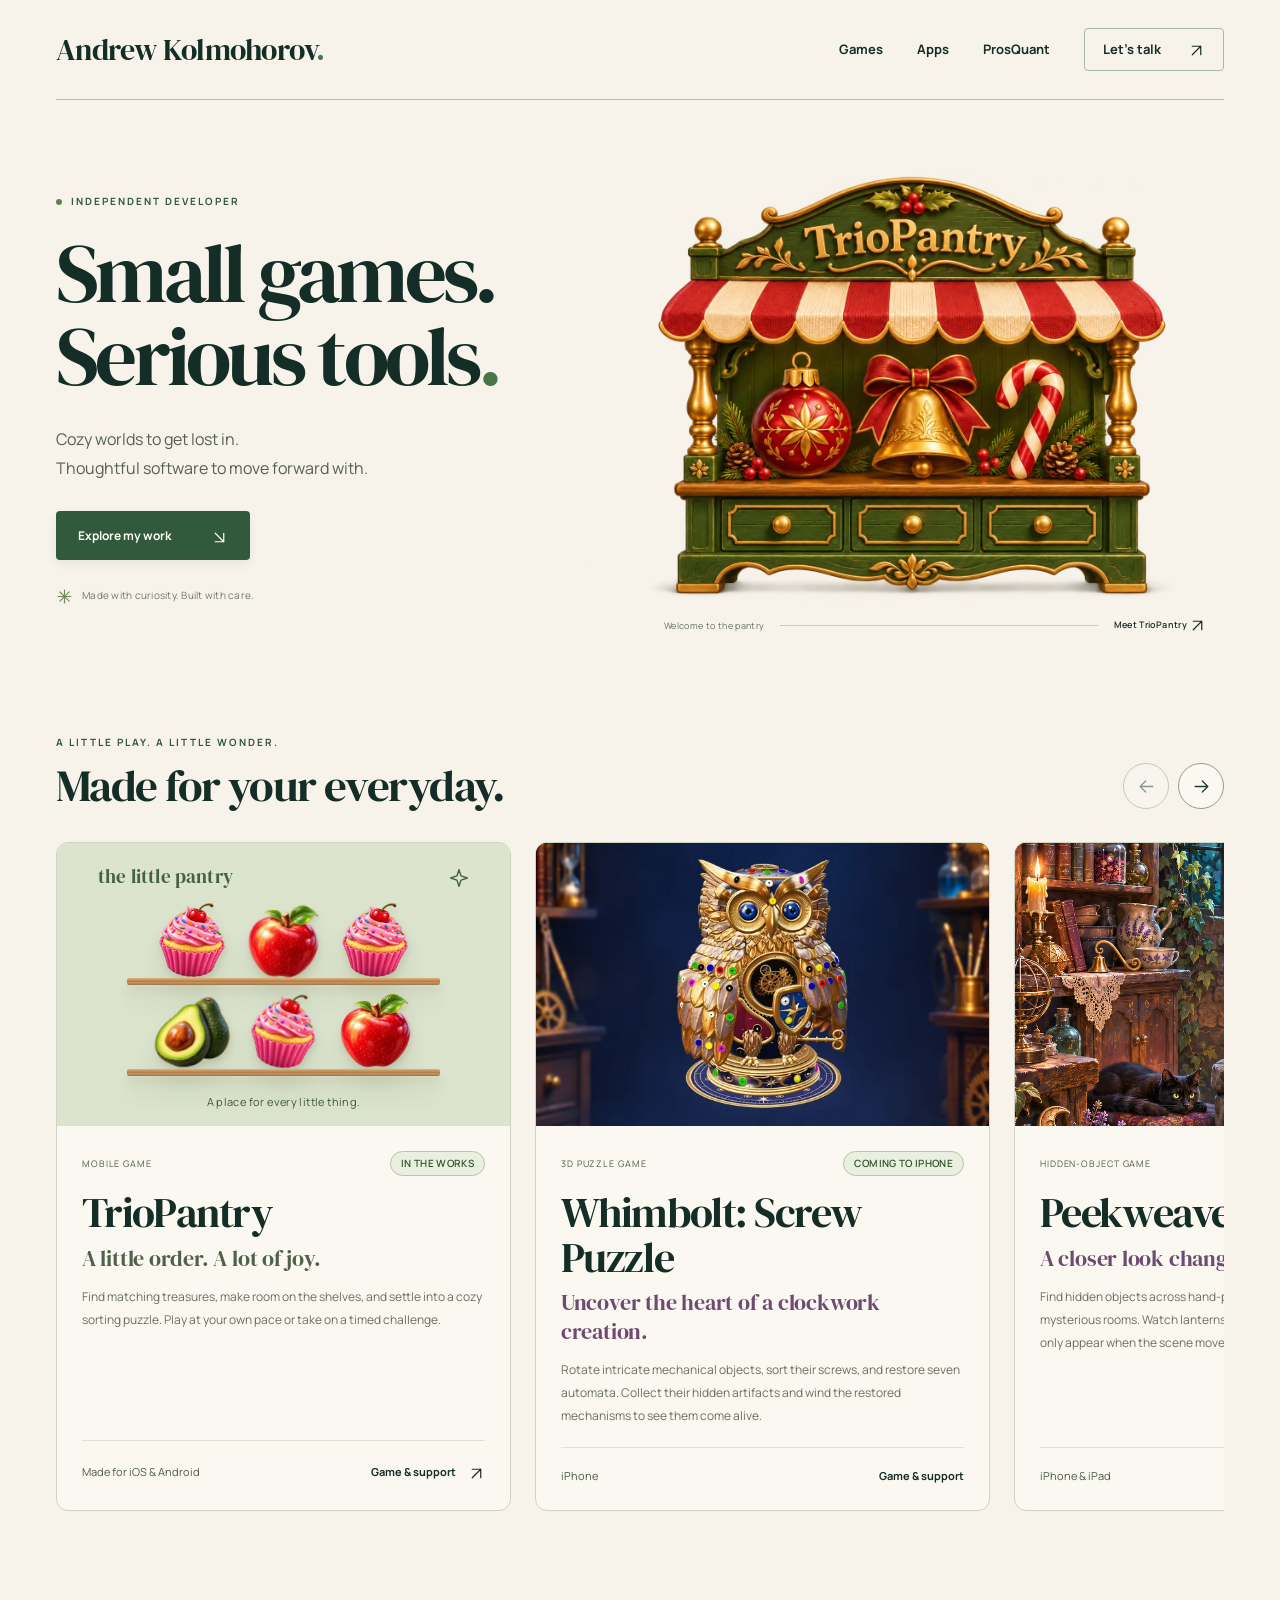
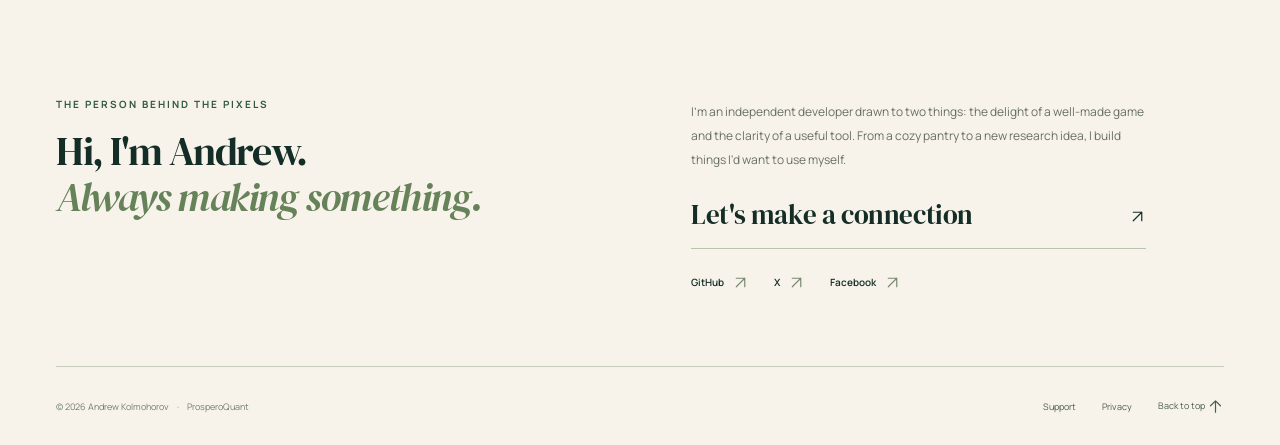
==== commit 966fb125: "Add Whimbolt game and support to the portfolio" ====
--- a/index.html
+++ b/index.html
@@ -5,7 +5,7 @@
   <meta name="viewport" content="width=device-width, initial-scale=1">
   <meta name="theme-color" content="#f7f3eb">
   <title>Andrew Kolmohorov — Small games. Serious tools.</title>
-  <meta name="description" content="Independent developer of Peekweave, TrioPantry, Trio Divination and ProsQuant. Cozy mobile games, thoughtful apps, and software for quantitative research.">
+  <meta name="description" content="Independent developer of Whimbolt, Peekweave, TrioPantry, Trio Divination and ProsQuant. Cozy mobile games, thoughtful apps, and software for quantitative research.">
   <link rel="canonical" href="https://prosperoquant.github.io/">
   <meta property="og:type" content="website">
   <meta property="og:title" content="Andrew Kolmohorov — Small games. Serious tools.">
@@ -72,6 +72,16 @@
             <div class="project-bottom"><span class="platform-label">Made for iOS &amp; Android</span><a class="text-link" href="triopantry-support.html">Game &amp; support <span aria-hidden="true"><svg width="17" height="17" class="icon " viewBox="0 0 24 24" fill="none" stroke="currentColor" stroke-width="1.7" stroke-linecap="round" stroke-linejoin="round" aria-hidden="true" focusable="false"><path d="M6 18 18 6M6 6h12v12"/></svg></span></a></div>
           </div>
         </article>
+        <article id="whimbolt" class="project peekweave-project" aria-labelledby="whimbolt-title">
+          <img class="project-cover peekweave-card-art" src="assets/whimbolt-workshop.webp" width="660" height="420" alt="A brass clockwork owl with blue eyes in a lantern-lit workshop" loading="lazy">
+          <div class="project-copy">
+            <div class="project-meta"><span>3D puzzle game</span><span class="project-status">Coming to iPhone</span></div>
+            <h3 id="whimbolt-title">Whimbolt: Screw Puzzle</h3>
+            <p class="project-tagline">Uncover the heart of a clockwork creation.</p>
+            <p class="project-description">Rotate intricate mechanical objects, sort their screws, and restore seven automata. Collect their hidden artifacts and wind the restored mechanisms to see them come alive.</p>
+            <div class="project-bottom"><span class="platform-label">iPhone</span><a class="text-link" href="whimbolt-support.html">Game &amp; support</a></div>
+          </div>
+        </article>
         <article id="peekweave" class="project peekweave-project" aria-labelledby="peekweave-title">
           <img class="project-cover peekweave-card-art" src="assets/peekweave-witch-cellar.webp" width="880" height="560" alt="Moonlight falls across a painted witch cellar with potion bottles and hidden objects" loading="lazy">
           <div class="project-copy">
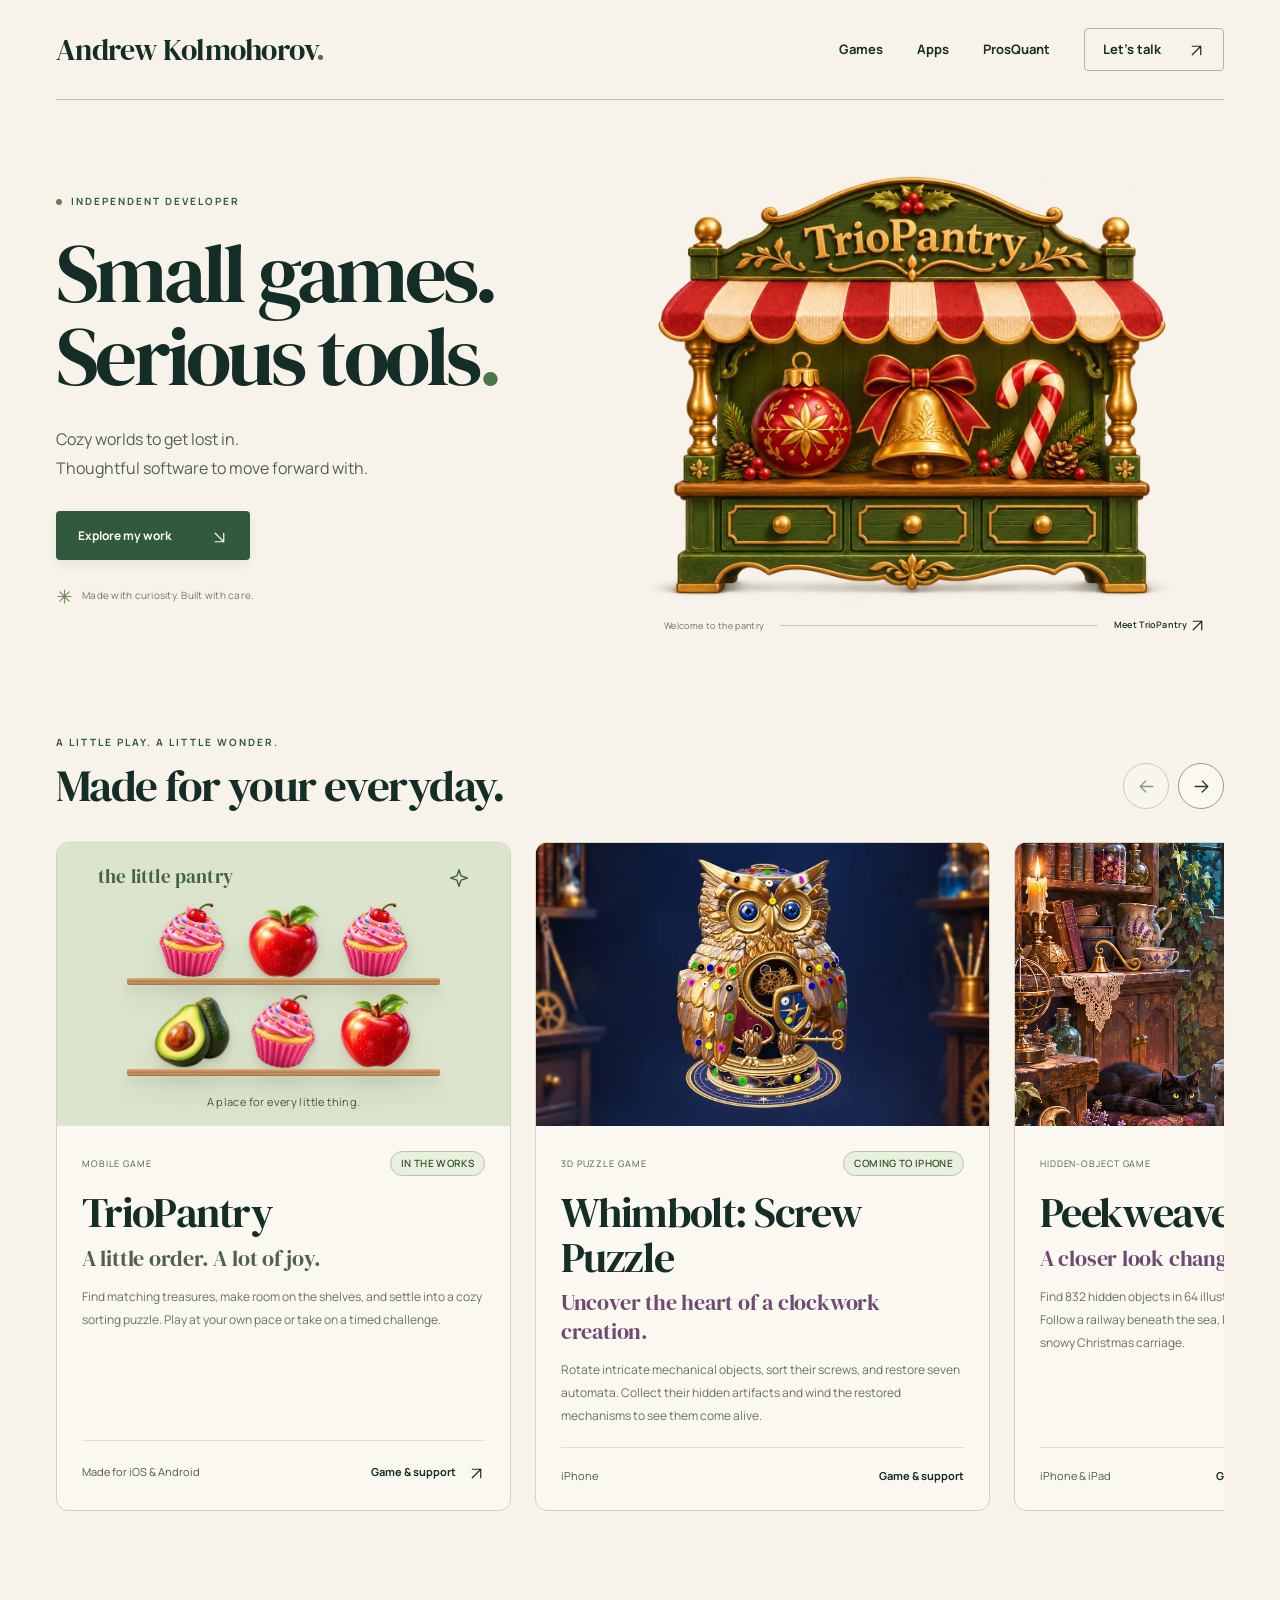
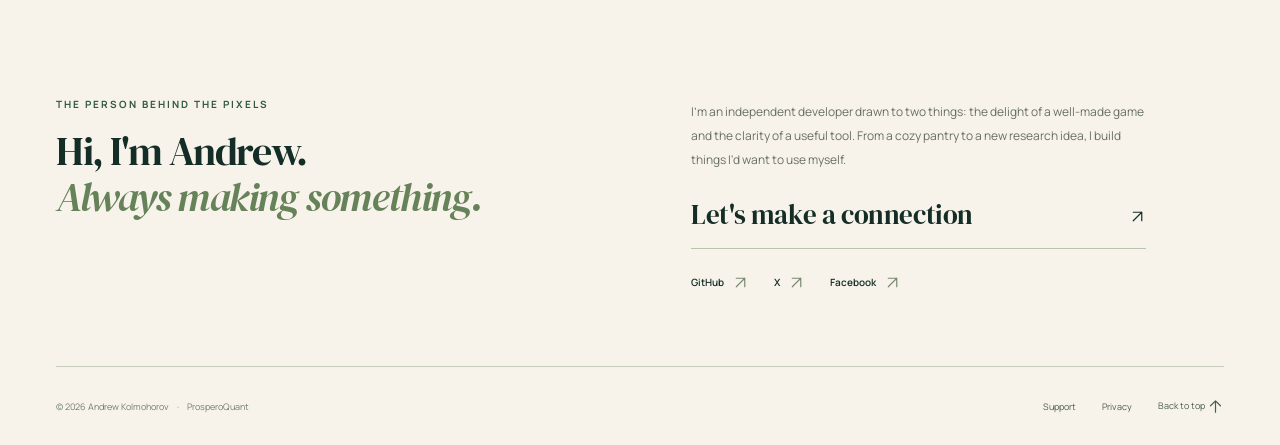
==== commit 253f2fe4: "Update Peekweave's public listing and support links" ====
--- a/index.html
+++ b/index.html
@@ -85,11 +85,11 @@
         <article id="peekweave" class="project peekweave-project" aria-labelledby="peekweave-title">
           <img class="project-cover peekweave-card-art" src="assets/peekweave-witch-cellar.webp" width="880" height="560" alt="Moonlight falls across a painted witch cellar with potion bottles and hidden objects" loading="lazy">
           <div class="project-copy">
-            <div class="project-meta"><span>Hidden-object game</span><span class="project-status">Coming to iOS</span></div>
+            <div class="project-meta"><span>Hidden-object game</span><span class="project-status">iPhone &amp; iPad</span></div>
             <h3 id="peekweave-title">Peekweave</h3>
             <p class="project-tagline">A closer look changes everything.</p>
-            <p class="project-description">Find hidden objects across hand-painted gardens, cozy shops, and mysterious rooms. Watch lanterns, curtains, and shadows for clues that only appear when the scene moves.</p>
-            <div class="project-bottom"><span class="platform-label">iPhone &amp; iPad</span><a class="text-link" href="peekweave-support.html">Game &amp; support</a></div>
+            <p class="project-description">Find 832 hidden objects in 64 illustrated locations across eight worlds. Follow a railway beneath the sea, linger in a lantern-lit café, and explore a snowy Christmas carriage.</p>
+            <div class="project-bottom"><span class="platform-label">iPhone &amp; iPad</span><a class="text-link" href="peekweave-support.html">Game &amp; support</a><a class="text-link" href="peekweave-privacy.html">Privacy</a></div>
           </div>
         </article>
         <article id="divination" class="project divination-project" aria-labelledby="divination-title">
